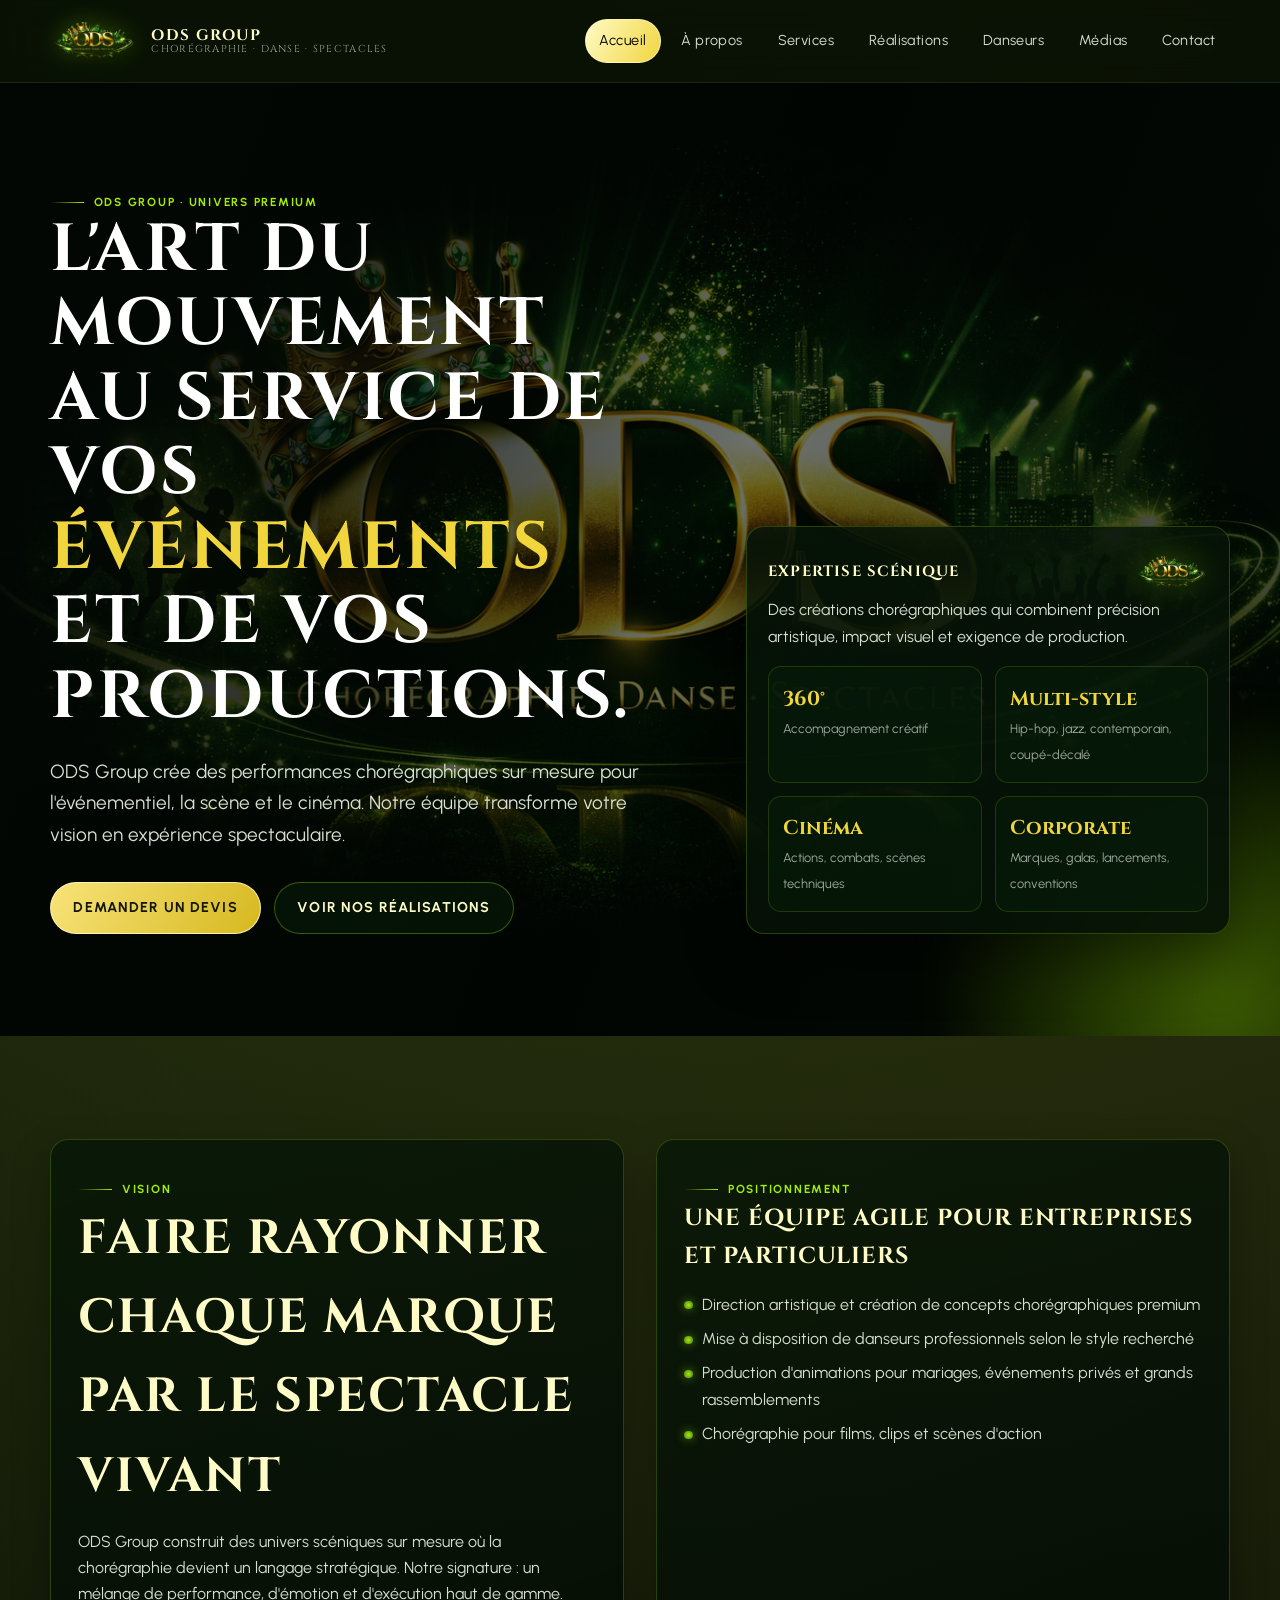
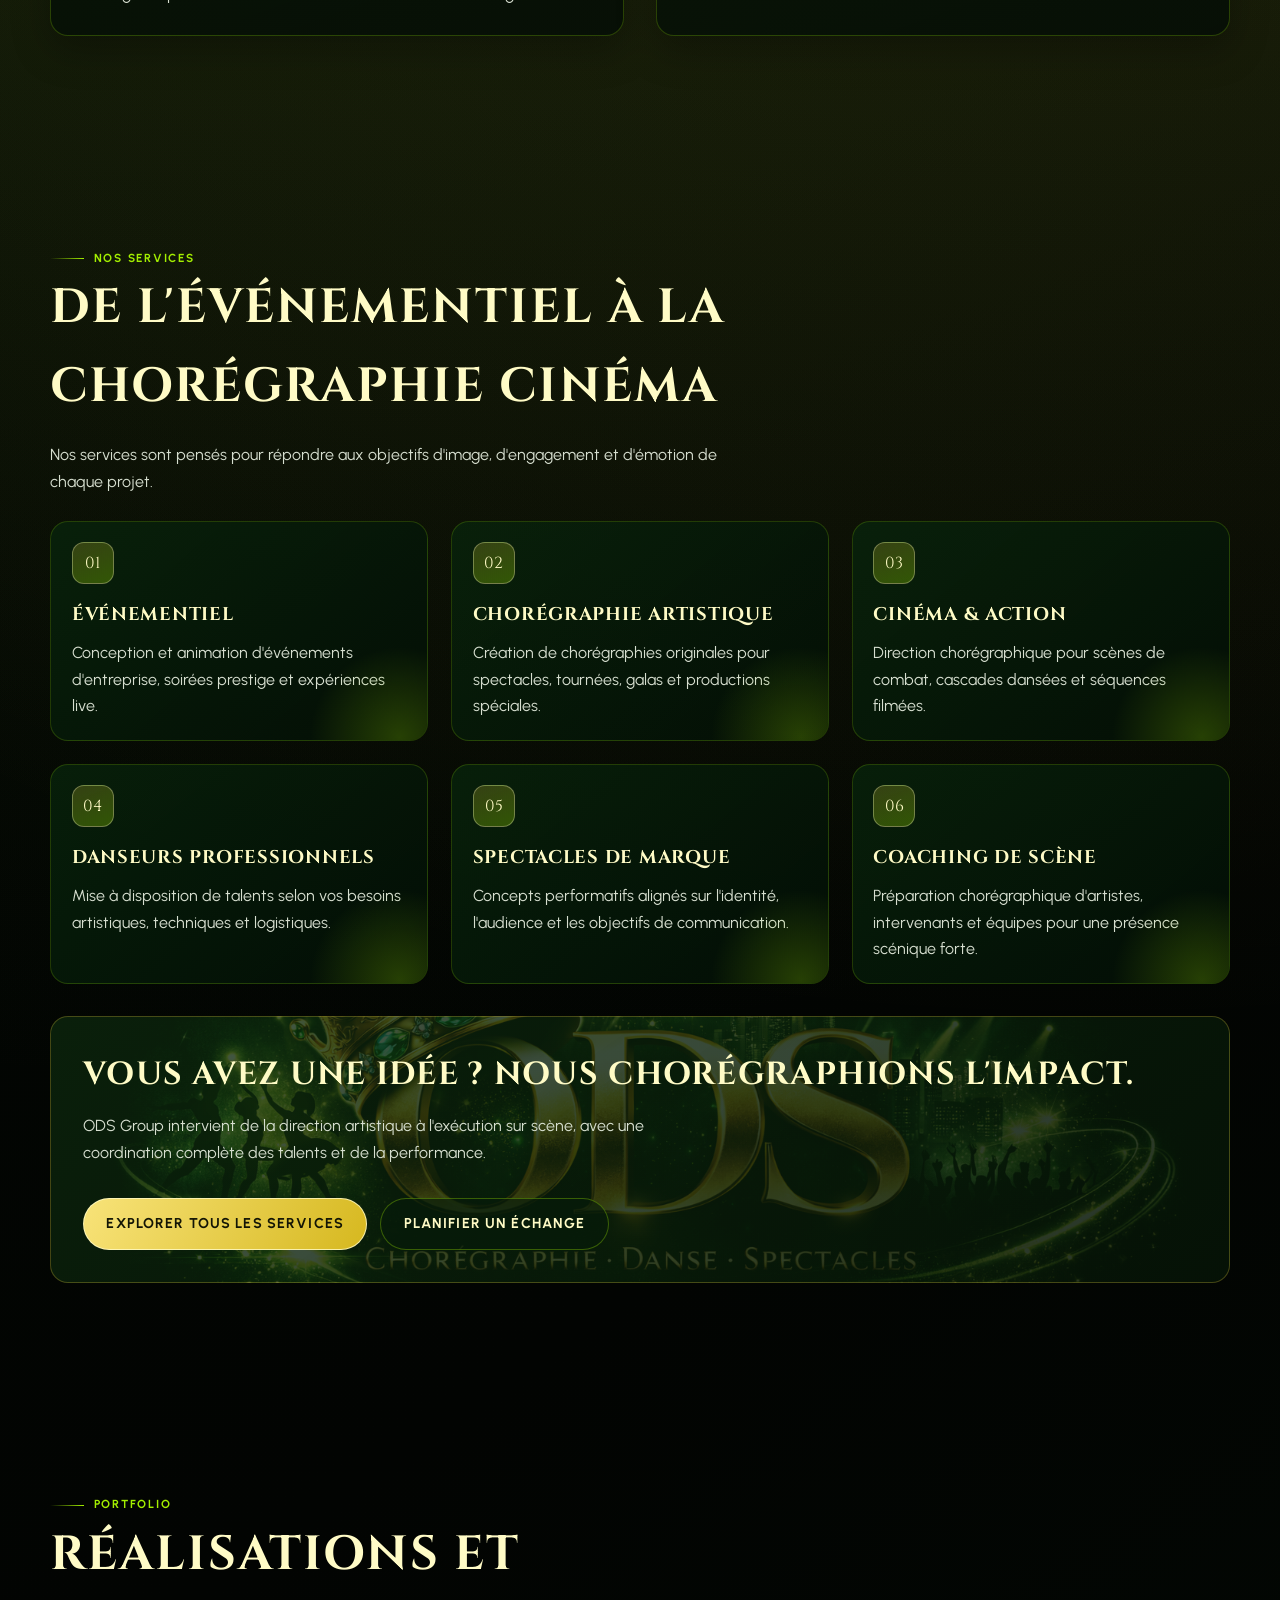
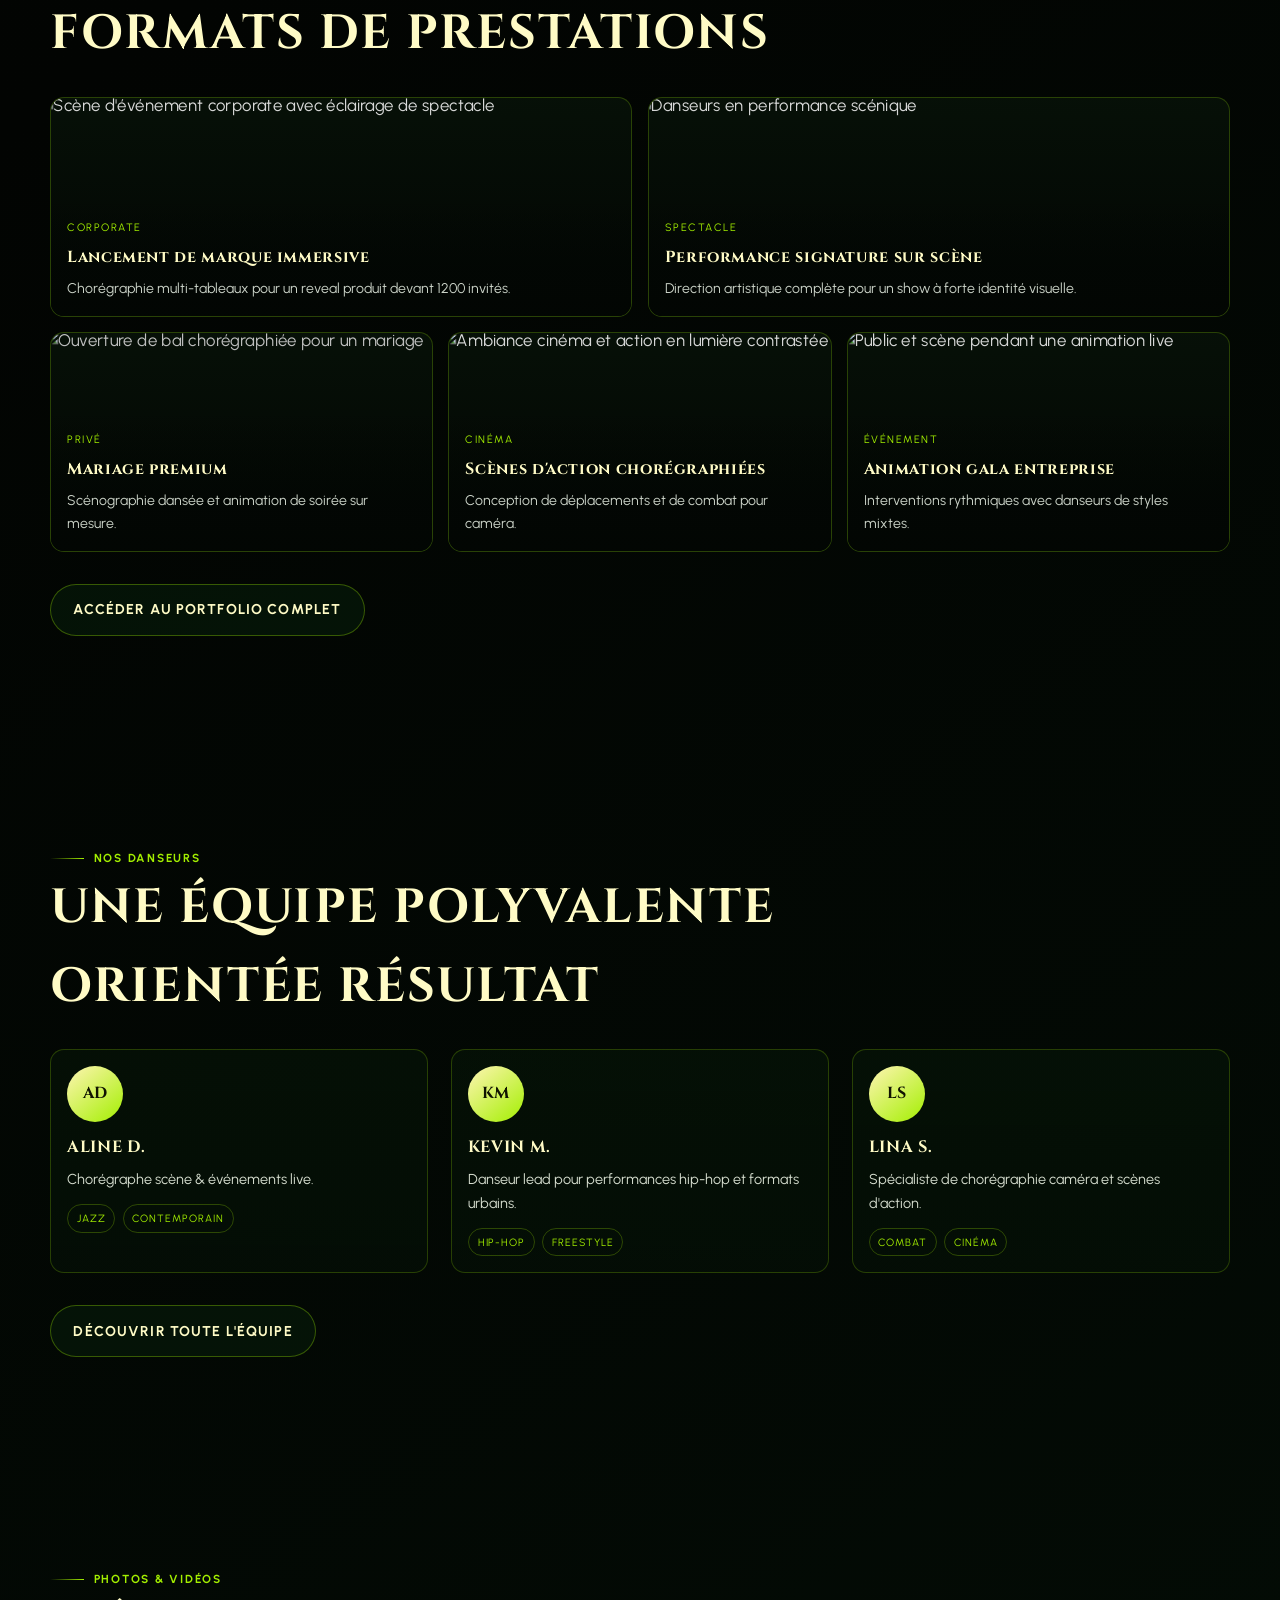
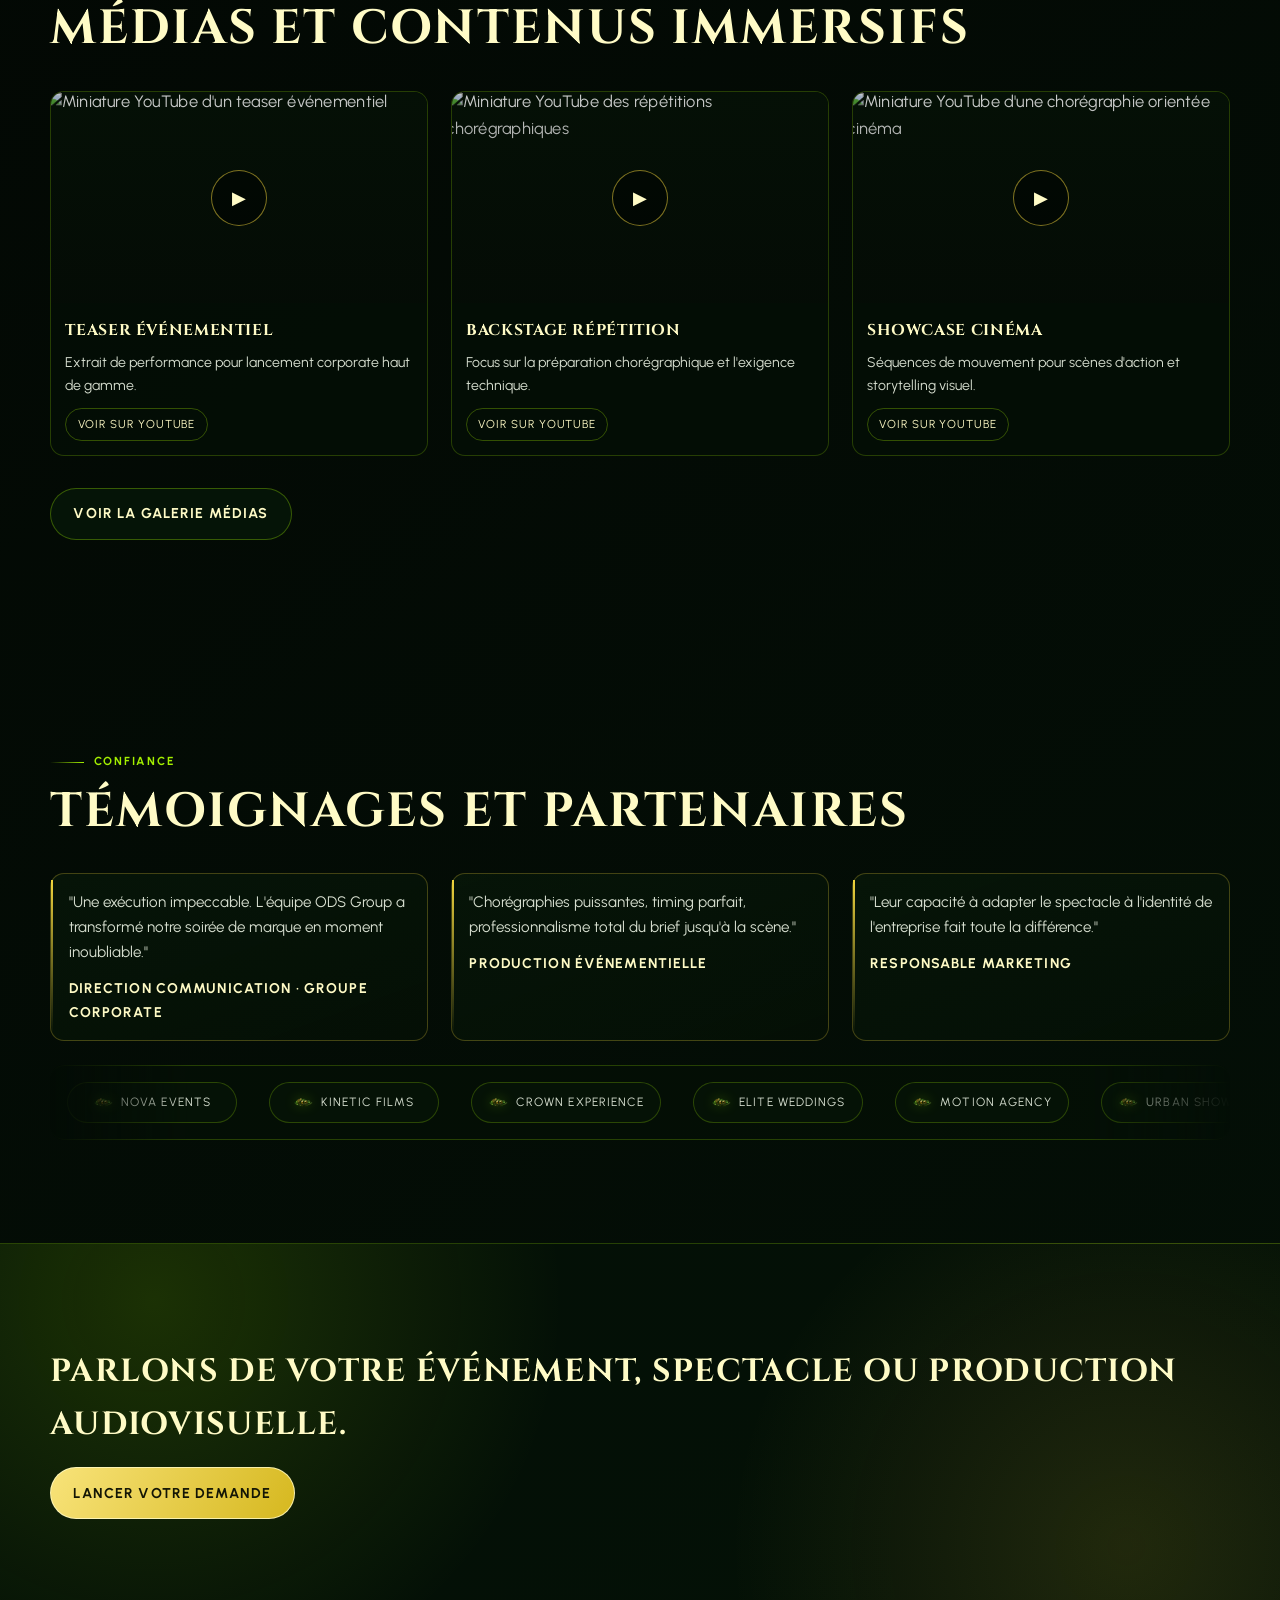
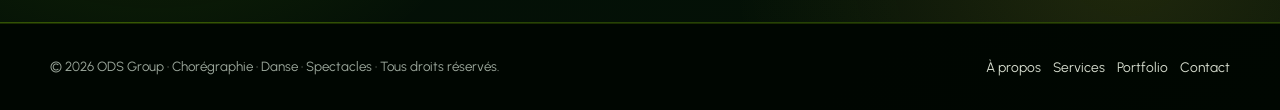
==== index.html @ b8bc04d4 "Initial commit: ODSV2 website" ====
<!doctype html>
<html lang="fr">
  <head>
    <meta charset="UTF-8" />
    <meta name="viewport" content="width=device-width, initial-scale=1.0" />
    <title>ODS Group | Chorégraphie, Danse, Spectacles</title>
    <meta
      name="description"
      content="ODS Group conçoit des spectacles premium, des chorégraphies artistiques et des animations événementielles pour entreprises et particuliers."
    />
    <meta
      name="keywords"
      content="ODS Group, chorégraphie, danseurs, événementiel, spectacles, cinéma, scènes d'action"
    />
    <link rel="icon" type="image/png" href="img/Image.png" />
    <link rel="stylesheet" href="assets/css/style.css" />
  </head>
  <body data-page="index">
    <a class="skip-link" href="#main-content">Aller au contenu principal</a>

    <header class="site-header">
      <div class="container nav-shell">
        <a class="brand" href="index.html" aria-label="Accueil ODS Group">
          <img class="brand-logo" src="img/Image.png" alt="Logo ODS Group" />
          <div class="brand-text">
            <strong>ODS Group</strong>
            <span>Chorégraphie · Danse · Spectacles</span>
          </div>
        </a>

        <button class="menu-toggle" type="button" aria-expanded="false" aria-label="Ouvrir le menu">
          <svg viewBox="0 0 24 24" fill="none" stroke="currentColor" stroke-width="1.8" stroke-linecap="round">
            <path d="M4 7h16M4 12h16M4 17h16" />
          </svg>
        </button>

        <nav class="nav-links" aria-label="Navigation principale">
          <a class="nav-link" data-page="index" href="index.html">Accueil</a>
          <a class="nav-link" data-page="about" href="a-propos.html">À propos</a>
          <a class="nav-link" data-page="services" href="services.html">Services</a>
          <a class="nav-link" data-page="portfolio" href="portfolio.html">Réalisations</a>
          <a class="nav-link" data-page="team" href="equipe.html">Danseurs</a>
          <a class="nav-link" data-page="media" href="medias.html">Médias</a>
          <a class="nav-link" data-page="contact" href="contact.html">Contact</a>
        </nav>
      </div>
    </header>

    <main id="main-content">
      <section class="hero">
        <div class="container hero-grid">
          <div class="reveal">
            <p class="kicker">ODS Group · Univers Premium</p>
            <h1>
              L'art du mouvement au service de vos
              <span class="highlight">événements</span> et de vos productions.
            </h1>
            <p class="lead">
              ODS Group crée des performances chorégraphiques sur mesure pour l'événementiel, la scène et le
              cinéma. Notre équipe transforme votre vision en expérience spectaculaire.
            </p>
            <div class="actions">
              <a class="btn btn-primary" href="contact.html">Demander un devis</a>
              <a class="btn btn-ghost" href="portfolio.html">Voir nos réalisations</a>
            </div>
          </div>

          <aside class="hero-card reveal" aria-label="Chiffres clés ODS Group">
            <div class="hero-card-header">
              <strong>Expertise scénique</strong>
              <img src="img/Image.png" alt="Monogramme ODS" />
            </div>
            <p>
              Des créations chorégraphiques qui combinent précision artistique, impact visuel et exigence de
              production.
            </p>
            <div class="hero-stats">
              <div class="hero-stat">
                <strong>360°</strong>
                <span>Accompagnement créatif</span>
              </div>
              <div class="hero-stat">
                <strong>Multi-style</strong>
                <span>Hip-hop, jazz, contemporain, coupé-décalé</span>
              </div>
              <div class="hero-stat">
                <strong>Cinéma</strong>
                <span>Actions, combats, scènes techniques</span>
              </div>
              <div class="hero-stat">
                <strong>Corporate</strong>
                <span>Marques, galas, lancements, conventions</span>
              </div>
            </div>
          </aside>
        </div>
      </section>

      <section class="section">
        <div class="container grid-two reveal">
          <article class="panel">
            <p class="kicker">Vision</p>
            <h2 class="section-title">Faire rayonner chaque marque par le spectacle vivant</h2>
            <p>
              ODS Group construit des univers scéniques sur mesure où la chorégraphie devient un langage stratégique.
              Notre signature : un mélange de performance, d'émotion et d'exécution haut de gamme.
            </p>
          </article>

          <article class="panel">
            <p class="kicker">Positionnement</p>
            <h3>Une équipe agile pour entreprises et particuliers</h3>
            <ul class="list">
              <li>Direction artistique et création de concepts chorégraphiques premium</li>
              <li>Mise à disposition de danseurs professionnels selon le style recherché</li>
              <li>Production d'animations pour mariages, événements privés et grands rassemblements</li>
              <li>Chorégraphie pour films, clips et scènes d'action</li>
            </ul>
          </article>
        </div>
      </section>

      <section class="section" aria-labelledby="services-home-title">
        <div class="container">
          <p class="kicker reveal">Nos Services</p>
          <h2 class="section-title reveal" id="services-home-title">De l'événementiel à la chorégraphie cinéma</h2>
          <p class="section-lead reveal">
            Nos services sont pensés pour répondre aux objectifs d'image, d'engagement et d'émotion de chaque projet.
          </p>

          <div class="grid-three" style="margin-top: 1.6rem">
            <article class="service-card reveal">
              <div class="icon">01</div>
              <h3>Événementiel</h3>
              <p>Conception et animation d'événements d'entreprise, soirées prestige et expériences live.</p>
            </article>
            <article class="service-card reveal">
              <div class="icon">02</div>
              <h3>Chorégraphie artistique</h3>
              <p>Création de chorégraphies originales pour spectacles, tournées, galas et productions spéciales.</p>
            </article>
            <article class="service-card reveal">
              <div class="icon">03</div>
              <h3>Cinéma & action</h3>
              <p>Direction chorégraphique pour scènes de combat, cascades dansées et séquences filmées.</p>
            </article>
            <article class="service-card reveal">
              <div class="icon">04</div>
              <h3>Danseurs professionnels</h3>
              <p>Mise à disposition de talents selon vos besoins artistiques, techniques et logistiques.</p>
            </article>
            <article class="service-card reveal">
              <div class="icon">05</div>
              <h3>Spectacles de marque</h3>
              <p>Concepts performatifs alignés sur l'identité, l'audience et les objectifs de communication.</p>
            </article>
            <article class="service-card reveal">
              <div class="icon">06</div>
              <h3>Coaching de scène</h3>
              <p>Préparation chorégraphique d'artistes, intervenants et équipes pour une présence scénique forte.</p>
            </article>
          </div>

          <div class="banner reveal">
            <h3>Vous avez une idée ? Nous chorégraphions l'impact.</h3>
            <p>
              ODS Group intervient de la direction artistique à l'exécution sur scène, avec une coordination complète
              des talents et de la performance.
            </p>
            <div class="actions">
              <a class="btn btn-primary" href="services.html">Explorer tous les services</a>
              <a class="btn btn-ghost" href="contact.html">Planifier un échange</a>
            </div>
          </div>
        </div>
      </section>

      <section class="section" aria-labelledby="works-title">
        <div class="container">
          <p class="kicker reveal">Portfolio</p>
          <h2 class="section-title reveal" id="works-title">Réalisations et formats de prestations</h2>
          <div class="portfolio-grid reveal">
            <article class="work-card span-6">
              <img
                class="work-card-media"
                src="https://images.unsplash.com/photo-1505373877841-8d25f7d46678?auto=format&amp;fit=crop&amp;w=1400&amp;q=80"
                alt="Scène d'événement corporate avec éclairage de spectacle"
                loading="lazy"
              />
              <div class="work-card-content">
                <span class="tag">Corporate</span>
                <h3>Lancement de marque immersive</h3>
                <p>Chorégraphie multi-tableaux pour un reveal produit devant 1200 invités.</p>
              </div>
            </article>
            <article class="work-card span-6">
              <img
                class="work-card-media"
                src="https://images.unsplash.com/photo-1718908721930-31120bc1beb5?auto=format&amp;fit=crop&amp;w=1400&amp;q=80"
                alt="Danseurs en performance scénique"
                loading="lazy"
              />
              <div class="work-card-content">
                <span class="tag">Spectacle</span>
                <h3>Performance signature sur scène</h3>
                <p>Direction artistique complète pour un show à forte identité visuelle.</p>
              </div>
            </article>
            <article class="work-card span-4">
              <img
                class="work-card-media"
                src="https://images.unsplash.com/photo-1639330693395-0944b5bef0c7?auto=format&amp;fit=crop&amp;w=1400&amp;q=80"
                alt="Ouverture de bal chorégraphiée pour un mariage"
                loading="lazy"
              />
              <div class="work-card-content">
                <span class="tag">Privé</span>
                <h3>Mariage premium</h3>
                <p>Scénographie dansée et animation de soirée sur mesure.</p>
              </div>
            </article>
            <article class="work-card span-4">
              <img
                class="work-card-media"
                src="https://images.unsplash.com/photo-1645808651017-c5e3018553c7?auto=format&amp;fit=crop&amp;w=1400&amp;q=80"
                alt="Ambiance cinéma et action en lumière contrastée"
                loading="lazy"
              />
              <div class="work-card-content">
                <span class="tag">Cinéma</span>
                <h3>Scènes d'action chorégraphiées</h3>
                <p>Conception de déplacements et de combat pour caméra.</p>
              </div>
            </article>
            <article class="work-card span-4">
              <img
                class="work-card-media"
                src="https://images.unsplash.com/photo-1544785316-6e58aed68a50?auto=format&amp;fit=crop&amp;w=1400&amp;q=80"
                alt="Public et scène pendant une animation live"
                loading="lazy"
              />
              <div class="work-card-content">
                <span class="tag">Événement</span>
                <h3>Animation gala entreprise</h3>
                <p>Interventions rythmiques avec danseurs de styles mixtes.</p>
              </div>
            </article>
          </div>
          <div class="actions reveal">
            <a class="btn btn-ghost" href="portfolio.html">Accéder au portfolio complet</a>
          </div>
        </div>
      </section>

      <section class="section" aria-labelledby="team-title">
        <div class="container">
          <p class="kicker reveal">Nos Danseurs</p>
          <h2 class="section-title reveal" id="team-title">Une équipe polyvalente orientée résultat</h2>
          <div class="grid-three team-grid reveal">
            <article class="person-card">
              <div class="avatar">AD</div>
              <div class="person-meta">
                <h3>Aline D.</h3>
                <p>Chorégraphe scène & événements live.</p>
                <div class="badge-row">
                  <span class="badge">Jazz</span>
                  <span class="badge">Contemporain</span>
                </div>
              </div>
            </article>
            <article class="person-card">
              <div class="avatar">KM</div>
              <div class="person-meta">
                <h3>Kevin M.</h3>
                <p>Danseur lead pour performances hip-hop et formats urbains.</p>
                <div class="badge-row">
                  <span class="badge">Hip-hop</span>
                  <span class="badge">Freestyle</span>
                </div>
              </div>
            </article>
            <article class="person-card">
              <div class="avatar">LS</div>
              <div class="person-meta">
                <h3>Lina S.</h3>
                <p>Spécialiste de chorégraphie caméra et scènes d'action.</p>
                <div class="badge-row">
                  <span class="badge">Combat</span>
                  <span class="badge">Cinéma</span>
                </div>
              </div>
            </article>
          </div>
          <div class="actions reveal">
            <a class="btn btn-ghost" href="equipe.html">Découvrir toute l'équipe</a>
          </div>
        </div>
      </section>

      <section class="section" aria-labelledby="media-title">
        <div class="container">
          <p class="kicker reveal">Photos & Vidéos</p>
          <h2 class="section-title reveal" id="media-title">Médias et contenus immersifs</h2>
          <div class="grid-three media-grid reveal">
            <article class="media-card">
              <a
                class="media-thumb"
                href="https://www.youtube.com/watch?v=zUbW0GsRT1k"
                target="_blank"
                rel="noopener noreferrer"
                aria-label="Voir le teaser événementiel sur YouTube"
              >
                <img
                  src="https://img.youtube.com/vi/zUbW0GsRT1k/hqdefault.jpg"
                  alt="Miniature YouTube d'un teaser événementiel"
                  loading="lazy"
                />
              </a>
              <div class="media-content">
                <h3>Teaser événementiel</h3>
                <p>Extrait de performance pour lancement corporate haut de gamme.</p>
                <a
                  class="media-link"
                  href="https://www.youtube.com/watch?v=zUbW0GsRT1k"
                  target="_blank"
                  rel="noopener noreferrer"
                  >Voir sur YouTube</a
                >
              </div>
            </article>
            <article class="media-card">
              <a
                class="media-thumb"
                href="https://www.youtube.com/watch?v=0nnG6yDX_UU"
                target="_blank"
                rel="noopener noreferrer"
                aria-label="Voir la vidéo backstage sur YouTube"
              >
                <img
                  src="https://img.youtube.com/vi/0nnG6yDX_UU/hqdefault.jpg"
                  alt="Miniature YouTube des répétitions chorégraphiques"
                  loading="lazy"
                />
              </a>
              <div class="media-content">
                <h3>Backstage répétition</h3>
                <p>Focus sur la préparation chorégraphique et l'exigence technique.</p>
                <a
                  class="media-link"
                  href="https://www.youtube.com/watch?v=0nnG6yDX_UU"
                  target="_blank"
                  rel="noopener noreferrer"
                  >Voir sur YouTube</a
                >
              </div>
            </article>
            <article class="media-card">
              <a
                class="media-thumb"
                href="https://www.youtube.com/watch?v=4aiwpFXbpso"
                target="_blank"
                rel="noopener noreferrer"
                aria-label="Voir le showcase cinéma sur YouTube"
              >
                <img
                  src="https://img.youtube.com/vi/4aiwpFXbpso/hqdefault.jpg"
                  alt="Miniature YouTube d'une chorégraphie orientée cinéma"
                  loading="lazy"
                />
              </a>
              <div class="media-content">
                <h3>Showcase cinéma</h3>
                <p>Séquences de mouvement pour scènes d'action et storytelling visuel.</p>
                <a
                  class="media-link"
                  href="https://www.youtube.com/watch?v=4aiwpFXbpso"
                  target="_blank"
                  rel="noopener noreferrer"
                  >Voir sur YouTube</a
                >
              </div>
            </article>
          </div>
          <div class="actions reveal">
            <a class="btn btn-ghost" href="medias.html">Voir la galerie médias</a>
          </div>
        </div>
      </section>

      <section class="section" aria-labelledby="testimonials-title">
        <div class="container">
          <p class="kicker reveal">Confiance</p>
          <h2 class="section-title reveal" id="testimonials-title">Témoignages et partenaires</h2>
          <div class="grid-three testimonial-grid reveal">
            <article class="testimonial-card quote">
              <p>
                "Une exécution impeccable. L'équipe ODS Group a transformé notre soirée de marque en moment
                inoubliable."
              </p>
              <strong>Direction communication · Groupe corporate</strong>
            </article>
            <article class="testimonial-card quote">
              <p>
                "Chorégraphies puissantes, timing parfait, professionnalisme total du brief jusqu'à la scène."
              </p>
              <strong>Production événementielle</strong>
            </article>
            <article class="testimonial-card quote">
              <p>
                "Leur capacité à adapter le spectacle à l'identité de l'entreprise fait toute la différence."
              </p>
              <strong>Responsable marketing</strong>
            </article>
          </div>

          <div class="logo-strip reveal" aria-label="Exemples de partenaires">
            <div class="logo-track">
              <span class="logo-pill"><img src="assets/media/partners/partner-ods-mark.png" alt="" />Nova Events</span>
              <span class="logo-pill"><img src="assets/media/partners/partner-ods-mark.png" alt="" />Kinetic Films</span>
              <span class="logo-pill"><img src="assets/media/partners/partner-ods-mark.png" alt="" />Crown Experience</span>
              <span class="logo-pill"><img src="assets/media/partners/partner-ods-mark.png" alt="" />Elite Weddings</span>
              <span class="logo-pill"><img src="assets/media/partners/partner-ods-mark.png" alt="" />Motion Agency</span>
              <span class="logo-pill"><img src="assets/media/partners/partner-ods-mark.png" alt="" />Urban Showcase</span>
              <span class="logo-pill"><img src="assets/media/partners/partner-ods-mark.png" alt="" />Nova Events</span>
              <span class="logo-pill"><img src="assets/media/partners/partner-ods-mark.png" alt="" />Kinetic Films</span>
              <span class="logo-pill"><img src="assets/media/partners/partner-ods-mark.png" alt="" />Crown Experience</span>
              <span class="logo-pill"><img src="assets/media/partners/partner-ods-mark.png" alt="" />Elite Weddings</span>
              <span class="logo-pill"><img src="assets/media/partners/partner-ods-mark.png" alt="" />Motion Agency</span>
              <span class="logo-pill"><img src="assets/media/partners/partner-ods-mark.png" alt="" />Urban Showcase</span>
            </div>
          </div>
        </div>
      </section>

      <section class="section cta-section">
        <div class="container cta-wrap reveal">
          <h2>Parlons de votre événement, spectacle ou production audiovisuelle.</h2>
          <a class="btn btn-primary" href="contact.html">Lancer votre demande</a>
        </div>
      </section>
    </main>

    <footer class="footer">
      <div class="container footer-shell">
        <small>© 2026 ODS Group · Chorégraphie · Danse · Spectacles · Tous droits réservés.</small>
        <nav class="footer-nav" aria-label="Liens secondaires">
          <a href="a-propos.html">À propos</a>
          <a href="services.html">Services</a>
          <a href="portfolio.html">Portfolio</a>
          <a href="contact.html">Contact</a>
        </nav>
      </div>
    </footer>

    <script src="assets/js/main.js" defer></script>
  </body>
</html>
---- assets/css/style.css ----
@import url('https://fonts.googleapis.com/css2?family=Cinzel:wght@500;600;700;800&family=Urbanist:wght@400;500;600;700;800&display=swap');

:root {
  --bg-deep: #020402;
  --bg-night: #082f0b;
  --bg-panel: rgba(2, 14, 4, 0.8);
  --bg-panel-soft: rgba(8, 30, 11, 0.64);
  --emerald: #487620;
  --lime: #a3ef00;
  --gold: #f1d53d;
  --gold-soft: #fffbc6;
  --white: #ffffff;
  --text-soft: #d7dfd0;
  --text-muted: #9ca99d;
  --line: rgba(163, 239, 0, 0.22);
  --line-gold: rgba(241, 213, 61, 0.26);
  --shadow-glow: 0 0 24px rgba(163, 239, 0, 0.22);
  --shadow-depth: 0 22px 60px rgba(0, 0, 0, 0.45);
  --max-width: 1180px;
  --radius-card: 18px;
  --radius-button: 999px;
  --header-height: 82px;
}

* {
  box-sizing: border-box;
}

html {
  scroll-behavior: smooth;
}

body {
  margin: 0;
  font-family: "Urbanist", "Segoe UI", sans-serif;
  background:
    radial-gradient(circle at 10% -10%, rgba(72, 118, 32, 0.35), transparent 46%),
    radial-gradient(circle at 85% 0%, rgba(241, 213, 61, 0.18), transparent 40%),
    linear-gradient(145deg, #030903 0%, #020402 45%, #041007 100%);
  color: var(--white);
  line-height: 1.65;
  min-height: 100vh;
  overflow-x: hidden;
}

body::before {
  content: "";
  position: fixed;
  inset: 0;
  background-image:
    linear-gradient(transparent 96%, rgba(255, 255, 255, 0.015) 100%),
    linear-gradient(90deg, transparent 96%, rgba(255, 255, 255, 0.015) 100%);
  background-size: 4px 4px, 4px 4px;
  opacity: 0.38;
  pointer-events: none;
  z-index: -2;
}

img {
  max-width: 100%;
  display: block;
}

a {
  color: inherit;
  text-decoration: none;
}

p {
  color: var(--text-soft);
  margin: 0;
}

h1,
h2,
h3,
h4 {
  margin: 0;
  font-family: "Cinzel", Georgia, serif;
  letter-spacing: 0.04em;
}

.container {
  width: min(100% - 3rem, var(--max-width));
  margin-inline: auto;
}

.section {
  padding: clamp(3.8rem, 8vw, 7rem) 0;
  position: relative;
}

.section-title {
  font-size: clamp(1.7rem, 4vw, 3rem);
  text-transform: uppercase;
  color: var(--gold-soft);
  text-wrap: balance;
}

.section-lead {
  margin-top: 1rem;
  max-width: 68ch;
  color: var(--text-soft);
}

.kicker {
  display: inline-flex;
  align-items: center;
  gap: 0.6rem;
  text-transform: uppercase;
  letter-spacing: 0.15em;
  font-size: 0.73rem;
  font-weight: 700;
  color: var(--lime);
}

.kicker::before {
  content: "";
  width: 34px;
  height: 1px;
  background: linear-gradient(90deg, transparent, var(--lime));
}

.site-header {
  position: sticky;
  top: 0;
  z-index: 80;
  backdrop-filter: blur(12px);
  background: rgba(2, 9, 3, 0.82);
  border-bottom: 1px solid rgba(163, 239, 0, 0.11);
}

.site-header.scrolled {
  background: rgba(2, 8, 3, 0.93);
  border-color: rgba(241, 213, 61, 0.2);
}

.nav-shell {
  height: var(--header-height);
  display: flex;
  align-items: center;
  justify-content: space-between;
  gap: 2rem;
}

.brand {
  display: inline-flex;
  align-items: center;
  gap: 0.9rem;
  min-width: 0;
}

.brand-logo {
  height: 58px;
  width: auto;
  filter: drop-shadow(0 0 12px rgba(163, 239, 0, 0.4));
}

.brand-text {
  display: grid;
  gap: 0.1rem;
  font-family: "Cinzel", serif;
  text-transform: uppercase;
  letter-spacing: 0.08em;
  line-height: 1;
}

.brand-text strong {
  font-size: 0.95rem;
  color: var(--gold-soft);
}

.brand-text span {
  font-size: 0.63rem;
  color: var(--text-muted);
}

.nav-links {
  display: flex;
  align-items: center;
  gap: 0.35rem;
}

.nav-link {
  font-size: 0.9rem;
  letter-spacing: 0.03em;
  color: var(--text-soft);
  padding: 0.6rem 0.85rem;
  border-radius: 999px;
  border: 1px solid transparent;
  transition: color 0.2s ease, border-color 0.2s ease, background 0.2s ease;
}

.nav-link:hover,
.nav-link:focus-visible {
  color: var(--gold-soft);
  border-color: rgba(163, 239, 0, 0.26);
  background: rgba(72, 118, 32, 0.24);
}

.nav-link.active {
  color: var(--bg-deep);
  background: linear-gradient(120deg, var(--gold-soft), var(--gold));
  border-color: rgba(255, 251, 198, 0.65);
}

.menu-toggle {
  display: none;
  width: 44px;
  aspect-ratio: 1;
  border-radius: 50%;
  border: 1px solid var(--line);
  background: rgba(7, 25, 9, 0.66);
  color: var(--gold-soft);
  cursor: pointer;
}

.menu-toggle svg {
  width: 20px;
  height: 20px;
}

.hero {
  position: relative;
  min-height: calc(100vh - var(--header-height));
  display: grid;
  align-items: center;
  padding: clamp(3rem, 8vw, 7rem) 0;
  overflow: clip;
}

.hero::before {
  content: "";
  position: absolute;
  inset: 0;
  background:
    linear-gradient(110deg, rgba(2, 7, 3, 0.95) 15%, rgba(2, 9, 3, 0.58) 54%, rgba(3, 11, 4, 0.8) 100%),
    url("../../img/ODS.png") center/cover no-repeat;
  transform: scale(1.03);
}

.hero::after {
  content: "";
  position: absolute;
  inset: auto -18% -26% auto;
  width: clamp(260px, 45vw, 680px);
  aspect-ratio: 1;
  border-radius: 50%;
  background: radial-gradient(circle, rgba(163, 239, 0, 0.36) 0%, rgba(163, 239, 0, 0) 72%);
  filter: blur(22px);
  animation: pulse 7s ease-in-out infinite;
}

.hero-grid {
  position: relative;
  display: grid;
  grid-template-columns: 1.2fr 0.9fr;
  gap: clamp(1.6rem, 4vw, 3.4rem);
  z-index: 2;
}

.hero h1 {
  font-size: clamp(2rem, 5.2vw, 4.5rem);
  line-height: 1.12;
  text-transform: uppercase;
  text-wrap: balance;
  max-width: 14ch;
}

.hero h1 .highlight {
  color: var(--gold);
}

.hero .lead {
  margin-top: 1.35rem;
  max-width: 56ch;
  font-size: clamp(1rem, 1.9vw, 1.19rem);
}

.actions {
  margin-top: 2rem;
  display: flex;
  flex-wrap: wrap;
  gap: 0.8rem;
}

.btn {
  --btn-bg: rgba(14, 34, 15, 0.9);
  --btn-border: rgba(241, 213, 61, 0.4);
  display: inline-flex;
  align-items: center;
  justify-content: center;
  gap: 0.5rem;
  border-radius: var(--radius-button);
  border: 1px solid var(--btn-border);
  padding: 0.82rem 1.4rem;
  font-size: 0.89rem;
  text-transform: uppercase;
  letter-spacing: 0.08em;
  font-weight: 700;
  color: var(--gold-soft);
  background: var(--btn-bg);
  cursor: pointer;
  transition: transform 0.2s ease, box-shadow 0.25s ease, background 0.25s ease, color 0.2s ease;
}

.btn:hover,
.btn:focus-visible {
  transform: translateY(-2px);
  box-shadow: var(--shadow-glow);
}

.btn-primary {
  --btn-bg: linear-gradient(120deg, #f8e379, #d6b81f);
  --btn-border: rgba(255, 251, 198, 0.8);
  color: #131505;
}

.btn-primary:hover,
.btn-primary:focus-visible {
  background: linear-gradient(120deg, #fff0a6, #e6cf3b);
}

.btn-ghost {
  --btn-bg: rgba(7, 27, 10, 0.64);
  --btn-border: rgba(163, 239, 0, 0.32);
}

.hero-card {
  align-self: end;
  background: linear-gradient(160deg, rgba(7, 21, 8, 0.84), rgba(5, 16, 6, 0.9));
  border: 1px solid var(--line);
  border-radius: var(--radius-card);
  padding: 1.3rem;
  box-shadow: var(--shadow-depth);
}

.hero-card-header {
  display: flex;
  justify-content: space-between;
  align-items: center;
  gap: 1rem;
}

.hero-card-header img {
  width: 74px;
  filter: drop-shadow(0 0 15px rgba(163, 239, 0, 0.48));
}

.hero-card-header strong {
  color: var(--gold-soft);
  font-size: 0.93rem;
  font-family: "Cinzel", serif;
  text-transform: uppercase;
  letter-spacing: 0.08em;
}

.hero-stats {
  margin-top: 1rem;
  display: grid;
  grid-template-columns: repeat(2, minmax(0, 1fr));
  gap: 0.8rem;
}

.hero-stat {
  padding: 0.9rem;
  border-radius: 13px;
  background: rgba(7, 29, 10, 0.52);
  border: 1px solid rgba(163, 239, 0, 0.16);
}

.hero-stat strong {
  display: block;
  color: var(--gold);
  font-family: "Cinzel", serif;
  font-size: 1.25rem;
}

.hero-stat span {
  font-size: 0.8rem;
  color: var(--text-muted);
}

.grid-two {
  display: grid;
  grid-template-columns: repeat(2, minmax(0, 1fr));
  gap: clamp(1rem, 3vw, 2rem);
}

.grid-three {
  display: grid;
  grid-template-columns: repeat(3, minmax(0, 1fr));
  gap: clamp(1rem, 2.4vw, 1.4rem);
}

.panel {
  border-radius: var(--radius-card);
  border: 1px solid var(--line);
  background: linear-gradient(160deg, rgba(4, 20, 7, 0.72), rgba(4, 13, 6, 0.82));
  padding: clamp(1.2rem, 3vw, 1.7rem);
  box-shadow: 0 14px 38px rgba(0, 0, 0, 0.28);
}

.panel h3 {
  font-size: clamp(1.1rem, 2.4vw, 1.45rem);
  color: var(--gold-soft);
  text-transform: uppercase;
}

.panel p {
  margin-top: 0.8rem;
}

.list {
  list-style: none;
  margin: 1rem 0 0;
  padding: 0;
  display: grid;
  gap: 0.5rem;
}

.list li {
  position: relative;
  padding-left: 1.1rem;
  color: var(--text-soft);
}

.list li::before {
  content: "";
  position: absolute;
  left: 0;
  top: 0.6em;
  width: 0.52rem;
  height: 0.52rem;
  border-radius: 50%;
  background: radial-gradient(circle, var(--lime), var(--emerald));
  box-shadow: 0 0 10px rgba(163, 239, 0, 0.5);
}

.service-card {
  position: relative;
  overflow: hidden;
  border-radius: var(--radius-card);
  background: linear-gradient(140deg, rgba(8, 37, 12, 0.78), rgba(3, 15, 6, 0.86));
  border: 1px solid rgba(163, 239, 0, 0.19);
  padding: 1.3rem;
  transition: transform 0.3s ease, border-color 0.3s ease, box-shadow 0.3s ease;
}

.service-card::after {
  content: "";
  position: absolute;
  inset: auto -18% -42% auto;
  width: 190px;
  aspect-ratio: 1;
  border-radius: 50%;
  background: radial-gradient(circle, rgba(163, 239, 0, 0.22), transparent 67%);
  pointer-events: none;
}

.service-card:hover,
.service-card:focus-within {
  transform: translateY(-5px);
  border-color: rgba(241, 213, 61, 0.42);
  box-shadow: 0 20px 36px rgba(0, 0, 0, 0.35), 0 0 0 1px rgba(241, 213, 61, 0.15) inset;
}

.service-card .icon {
  width: 42px;
  height: 42px;
  border-radius: 12px;
  display: grid;
  place-items: center;
  font-family: "Cinzel", serif;
  font-size: 1rem;
  background: linear-gradient(160deg, rgba(241, 213, 61, 0.2), rgba(163, 239, 0, 0.28));
  border: 1px solid rgba(255, 251, 198, 0.32);
  color: var(--gold-soft);
}

.service-card h3 {
  margin-top: 0.95rem;
  color: var(--gold-soft);
  font-size: 1.15rem;
  text-transform: uppercase;
}

.service-card p {
  margin-top: 0.65rem;
}

.banner {
  border-radius: var(--radius-card);
  margin-top: 2rem;
  padding: clamp(1.4rem, 3vw, 2rem);
  border: 1px solid var(--line-gold);
  background:
    linear-gradient(145deg, rgba(13, 41, 14, 0.76), rgba(6, 20, 7, 0.88)),
    url("../../img/ODS.png") center/cover no-repeat;
}

.banner h3 {
  font-size: clamp(1.3rem, 2.8vw, 2rem);
  text-transform: uppercase;
  color: var(--gold-soft);
}

.banner p {
  margin-top: 0.7rem;
  max-width: 60ch;
}

.portfolio-grid {
  margin-top: 1.5rem;
  display: grid;
  grid-template-columns: repeat(12, minmax(0, 1fr));
  gap: 0.95rem;
}

.work-card {
  position: relative;
  min-height: 220px;
  border-radius: 14px;
  overflow: hidden;
  border: 1px solid var(--line);
  background: #071108;
  display: grid;
  align-items: end;
}

.work-card::before {
  content: "";
  position: absolute;
  inset: 0;
  z-index: 1;
  pointer-events: none;
  background: linear-gradient(180deg, rgba(2, 8, 3, 0.12), rgba(2, 4, 2, 0.9));
}

.work-card-media {
  position: absolute;
  inset: 0;
  width: 100%;
  height: 100%;
  object-fit: cover;
  transform: scale(1.05);
  transition: transform 0.5s ease, filter 0.5s ease;
}

.work-card:nth-child(2) .work-card-media,
.work-card:nth-child(5) .work-card-media {
  filter: saturate(1.1) contrast(1.04);
}

.work-card:nth-child(3) .work-card-media,
.work-card:nth-child(6) .work-card-media {
  filter: brightness(0.88) saturate(0.95);
}

.work-card:hover .work-card-media {
  transform: scale(1.14);
}

.work-card-content {
  position: relative;
  z-index: 2;
  padding: 1rem;
  background: linear-gradient(180deg, transparent, rgba(2, 6, 3, 0.95));
}

.work-card .tag {
  display: inline-block;
  font-size: 0.67rem;
  text-transform: uppercase;
  letter-spacing: 0.14em;
  color: var(--lime);
  margin-bottom: 0.45rem;
}

.work-card h3 {
  font-size: 1rem;
  color: var(--gold-soft);
}

.work-card p {
  margin-top: 0.4rem;
  font-size: 0.88rem;
  color: #ccd4c9;
}

.span-4 {
  grid-column: span 4;
}

.span-5 {
  grid-column: span 5;
}

.span-6 {
  grid-column: span 6;
}

.team-grid,
.media-grid,
.contact-grid,
.testimonial-grid,
.value-grid {
  margin-top: 1.4rem;
}

.person-card {
  border-radius: 14px;
  border: 1px solid var(--line);
  background: linear-gradient(180deg, rgba(6, 19, 7, 0.72), rgba(4, 14, 6, 0.9));
  padding: 1rem;
  transition: transform 0.3s ease, border-color 0.3s ease;
}

.person-card:hover {
  transform: translateY(-4px);
  border-color: rgba(241, 213, 61, 0.36);
}

.avatar {
  width: 56px;
  height: 56px;
  border-radius: 50%;
  display: grid;
  place-items: center;
  font-family: "Cinzel", serif;
  color: #101301;
  background: linear-gradient(140deg, #fff5b4, #a3ef00);
  font-weight: 700;
}

.person-meta {
  margin-top: 0.8rem;
}

.person-meta h3 {
  font-size: 1.02rem;
  color: var(--gold-soft);
  text-transform: uppercase;
}

.person-meta p {
  margin-top: 0.4rem;
  font-size: 0.9rem;
}

.badge-row {
  margin-top: 0.8rem;
  display: flex;
  flex-wrap: wrap;
  gap: 0.45rem;
}

.badge {
  border: 1px solid rgba(163, 239, 0, 0.26);
  color: var(--lime);
  font-size: 0.66rem;
  padding: 0.28rem 0.55rem;
  border-radius: 999px;
  text-transform: uppercase;
  letter-spacing: 0.09em;
}

.media-card {
  border-radius: 14px;
  border: 1px solid var(--line);
  overflow: hidden;
  background: rgba(4, 14, 6, 0.9);
}

.media-thumb {
  position: relative;
  aspect-ratio: 16 / 9;
  display: block;
  overflow: hidden;
  background: #051106;
}

.media-thumb img {
  width: 100%;
  height: 100%;
  object-fit: cover;
  transform: scale(1.03);
  transition: transform 0.45s ease;
}

.media-card:hover .media-thumb img {
  transform: scale(1.09);
}

.media-thumb::before {
  content: "";
  position: absolute;
  inset: 0;
  z-index: 1;
  background: linear-gradient(180deg, rgba(4, 12, 6, 0.2), rgba(4, 10, 5, 0.78));
}

.media-thumb::after {
  content: "▶";
  position: absolute;
  inset: 0;
  z-index: 2;
  margin: auto;
  width: 54px;
  height: 54px;
  border-radius: 50%;
  background: rgba(2, 7, 3, 0.78);
  border: 1px solid rgba(241, 213, 61, 0.52);
  display: grid;
  place-items: center;
  color: var(--gold-soft);
  font-size: 1.1rem;
}

.media-content {
  padding: 0.9rem;
}

.media-content h3 {
  font-size: 0.98rem;
  color: var(--gold-soft);
  text-transform: uppercase;
}

.media-content p {
  margin-top: 0.45rem;
  font-size: 0.88rem;
}

.media-link {
  margin-top: 0.7rem;
  display: inline-flex;
  align-items: center;
  gap: 0.4rem;
  border: 1px solid rgba(163, 239, 0, 0.3);
  border-radius: 999px;
  padding: 0.35rem 0.7rem;
  font-size: 0.72rem;
  text-transform: uppercase;
  letter-spacing: 0.08em;
  color: var(--gold-soft);
}

.media-link:hover {
  border-color: rgba(241, 213, 61, 0.55);
  background: rgba(72, 118, 32, 0.3);
}

.testimonial-card {
  border-radius: 14px;
  border: 1px solid var(--line-gold);
  background: linear-gradient(160deg, rgba(8, 24, 9, 0.75), rgba(5, 16, 6, 0.86));
  padding: 1rem;
}

.testimonial-card p {
  font-size: 0.95rem;
}

.testimonial-card strong {
  display: block;
  margin-top: 0.75rem;
  font-size: 0.88rem;
  color: var(--gold-soft);
  text-transform: uppercase;
  letter-spacing: 0.08em;
}

.quote {
  position: relative;
  padding-left: 1.1rem;
}

.quote::before {
  content: "";
  position: absolute;
  left: 0;
  top: 0.35rem;
  bottom: 0.35rem;
  width: 2px;
  background: linear-gradient(var(--gold), transparent);
}

.logo-strip {
  margin-top: 1.5rem;
  border-radius: 14px;
  border: 1px solid var(--line);
  background: rgba(5, 17, 7, 0.7);
  overflow: hidden;
  mask-image: linear-gradient(90deg, transparent, #000 12%, #000 88%, transparent);
}

.logo-track {
  display: flex;
  gap: 2rem;
  padding: 1rem;
  animation: marquee 18s linear infinite;
}

.logo-pill {
  flex: 0 0 auto;
  min-width: 170px;
  display: inline-flex;
  align-items: center;
  justify-content: center;
  gap: 0.5rem;
  text-align: center;
  border: 1px solid rgba(163, 239, 0, 0.24);
  border-radius: 999px;
  padding: 0.6rem 1rem;
  font-size: 0.75rem;
  text-transform: uppercase;
  letter-spacing: 0.09em;
  color: var(--text-soft);
  background: rgba(6, 20, 7, 0.86);
}

.logo-pill img {
  width: 20px;
  height: 20px;
  object-fit: contain;
  filter: drop-shadow(0 0 6px rgba(163, 239, 0, 0.4));
}

.contact-grid {
  display: grid;
  grid-template-columns: 1fr 0.92fr;
  gap: clamp(1rem, 3vw, 2rem);
}

form {
  display: grid;
  gap: 0.9rem;
}

label {
  font-size: 0.8rem;
  letter-spacing: 0.08em;
  text-transform: uppercase;
  color: var(--gold-soft);
}

input,
select,
textarea {
  width: 100%;
  border-radius: 10px;
  border: 1px solid rgba(163, 239, 0, 0.24);
  background: rgba(3, 11, 4, 0.82);
  color: var(--white);
  padding: 0.75rem 0.85rem;
  font: inherit;
}

input:focus,
select:focus,
textarea:focus {
  outline: 2px solid rgba(241, 213, 61, 0.26);
  outline-offset: 1px;
  border-color: rgba(241, 213, 61, 0.45);
}

textarea {
  min-height: 150px;
  resize: vertical;
}

.form-status {
  font-size: 0.9rem;
  color: var(--lime);
  min-height: 1.3rem;
}

.contact-card h3 {
  color: var(--gold-soft);
  text-transform: uppercase;
  font-size: 1rem;
}

.contact-list {
  list-style: none;
  padding: 0;
  margin: 0.9rem 0 0;
  display: grid;
  gap: 0.6rem;
}

.contact-list li {
  display: flex;
  align-items: baseline;
  gap: 0.5rem;
}

.contact-list span {
  color: var(--text-muted);
  min-width: 74px;
}

.social-row {
  margin-top: 1.1rem;
  display: flex;
  gap: 0.6rem;
  flex-wrap: wrap;
}

.social-row a {
  border-radius: 999px;
  border: 1px solid var(--line);
  padding: 0.45rem 0.8rem;
  font-size: 0.75rem;
  text-transform: uppercase;
  letter-spacing: 0.08em;
  color: var(--gold-soft);
}

.social-row a:hover {
  border-color: rgba(241, 213, 61, 0.42);
  background: rgba(72, 118, 32, 0.32);
}

.page-hero {
  padding-top: clamp(2.6rem, 6vw, 5.2rem);
  padding-bottom: clamp(2.6rem, 7vw, 5rem);
  background:
    linear-gradient(130deg, rgba(2, 6, 3, 0.9), rgba(2, 11, 4, 0.75)),
    url("../../img/ODS.png") center/cover no-repeat;
  border-bottom: 1px solid rgba(163, 239, 0, 0.17);
}

.page-hero h1 {
  font-size: clamp(1.9rem, 4.5vw, 3.8rem);
  text-transform: uppercase;
  max-width: 16ch;
  color: var(--gold-soft);
}

.page-hero p {
  margin-top: 1rem;
  max-width: 62ch;
}

.timeline {
  margin-top: 1.5rem;
  display: grid;
  gap: 0.95rem;
}

.timeline-item {
  border-radius: 14px;
  border: 1px solid var(--line);
  padding: 1rem;
  background: rgba(4, 16, 6, 0.8);
  display: grid;
  grid-template-columns: 120px 1fr;
  gap: 0.8rem;
}

.timeline-item strong {
  color: var(--gold);
  font-family: "Cinzel", serif;
  font-size: 0.95rem;
}

.cta-section {
  border-top: 1px solid var(--line);
  border-bottom: 1px solid var(--line);
  background:
    radial-gradient(circle at 12% 15%, rgba(163, 239, 0, 0.15), transparent 35%),
    radial-gradient(circle at 88% 80%, rgba(241, 213, 61, 0.12), transparent 34%),
    rgba(5, 18, 7, 0.72);
}

.cta-wrap {
  display: flex;
  justify-content: space-between;
  align-items: center;
  gap: 1rem;
  flex-wrap: wrap;
}

.cta-wrap h2 {
  font-size: clamp(1.25rem, 3vw, 2rem);
  text-transform: uppercase;
  color: var(--gold-soft);
}

.footer {
  border-top: 1px solid rgba(163, 239, 0, 0.16);
  padding: 2rem 0;
  background: rgba(1, 6, 2, 0.88);
}

.footer-shell {
  display: grid;
  grid-template-columns: 1fr auto;
  gap: 1rem;
  align-items: center;
}

.footer small {
  color: var(--text-muted);
}

.footer-nav {
  display: flex;
  gap: 0.75rem;
  flex-wrap: wrap;
}

.footer-nav a {
  color: var(--text-soft);
  font-size: 0.86rem;
}

.footer-nav a:hover {
  color: var(--gold-soft);
}

.reveal {
  opacity: 0;
  transform: translateY(20px);
  transition: opacity 0.55s ease, transform 0.55s ease;
}

.reveal.is-visible {
  opacity: 1;
  transform: translateY(0);
}

.skip-link {
  position: absolute;
  left: -9999px;
  top: 0;
  background: var(--gold-soft);
  color: #111;
  padding: 0.7rem 1rem;
  z-index: 999;
}

.skip-link:focus {
  left: 0.9rem;
  top: 0.9rem;
}

@keyframes pulse {
  0%,
  100% {
    transform: scale(1);
    opacity: 0.7;
  }
  50% {
    transform: scale(1.08);
    opacity: 1;
  }
}

@keyframes marquee {
  from {
    transform: translateX(0);
  }
  to {
    transform: translateX(calc(-50% - 1rem));
  }
}

@media (max-width: 1080px) {
  .hero-grid,
  .contact-grid {
    grid-template-columns: 1fr;
  }

  .hero-card {
    max-width: 520px;
  }

  .grid-three {
    grid-template-columns: repeat(2, minmax(0, 1fr));
  }

  .span-4,
  .span-5,
  .span-6 {
    grid-column: span 6;
  }
}

@media (max-width: 920px) {
  .menu-toggle {
    display: grid;
    place-items: center;
  }

  .nav-links {
    position: fixed;
    inset: var(--header-height) 0 auto 0;
    background: rgba(2, 8, 3, 0.97);
    border-bottom: 1px solid rgba(163, 239, 0, 0.2);
    flex-direction: column;
    align-items: stretch;
    gap: 0;
    transform: translateY(-115%);
    transition: transform 0.28s ease;
    padding: 0.7rem 1rem 1rem;
    z-index: 85;
  }

  .nav-links.open {
    transform: translateY(0);
  }

  .nav-link {
    border-radius: 10px;
    padding: 0.75rem 0.8rem;
  }

  .hero {
    min-height: auto;
  }

  .grid-two,
  .grid-three,
  .contact-grid {
    grid-template-columns: 1fr;
  }

  .portfolio-grid {
    grid-template-columns: 1fr;
  }

  .span-4,
  .span-5,
  .span-6 {
    grid-column: auto;
  }

  .timeline-item {
    grid-template-columns: 1fr;
  }

  .footer-shell {
    grid-template-columns: 1fr;
  }
}

@media (prefers-reduced-motion: reduce) {
  * {
    animation: none !important;
    transition: none !important;
    scroll-behavior: auto !important;
  }
}
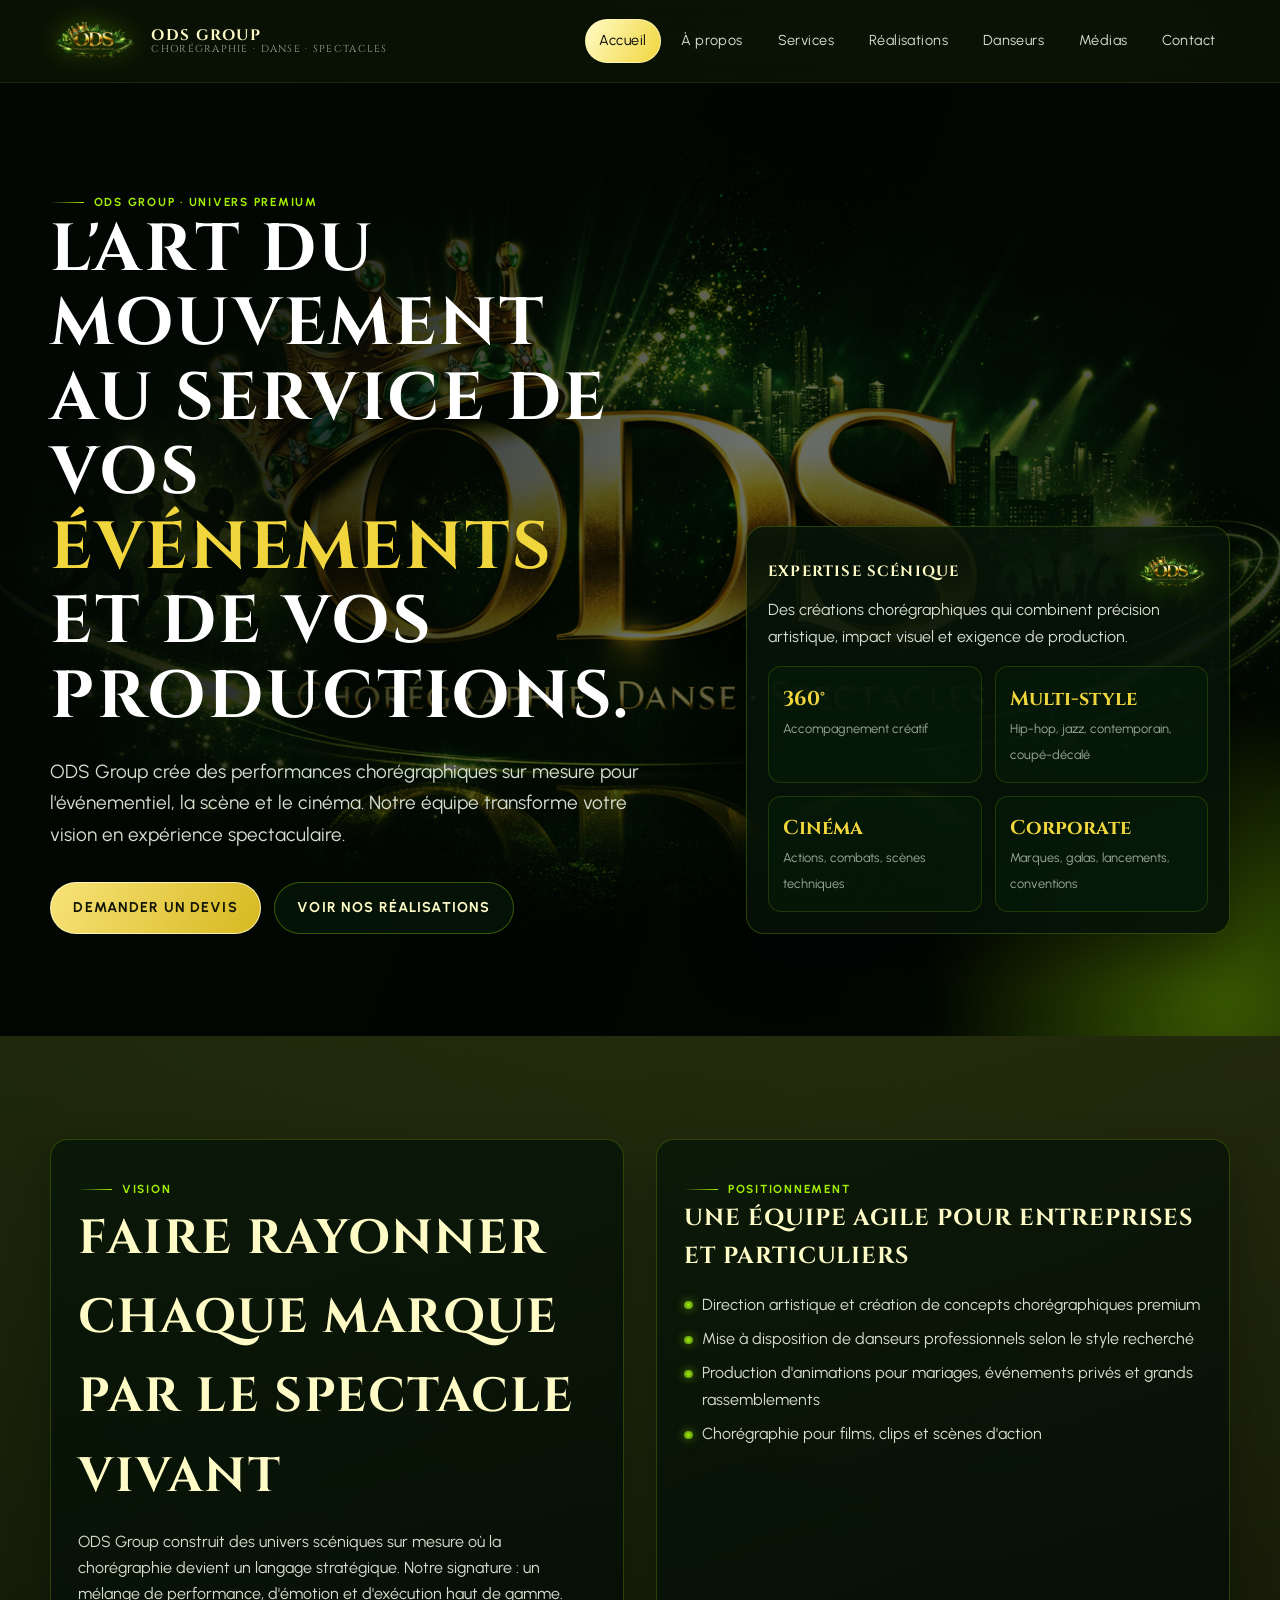
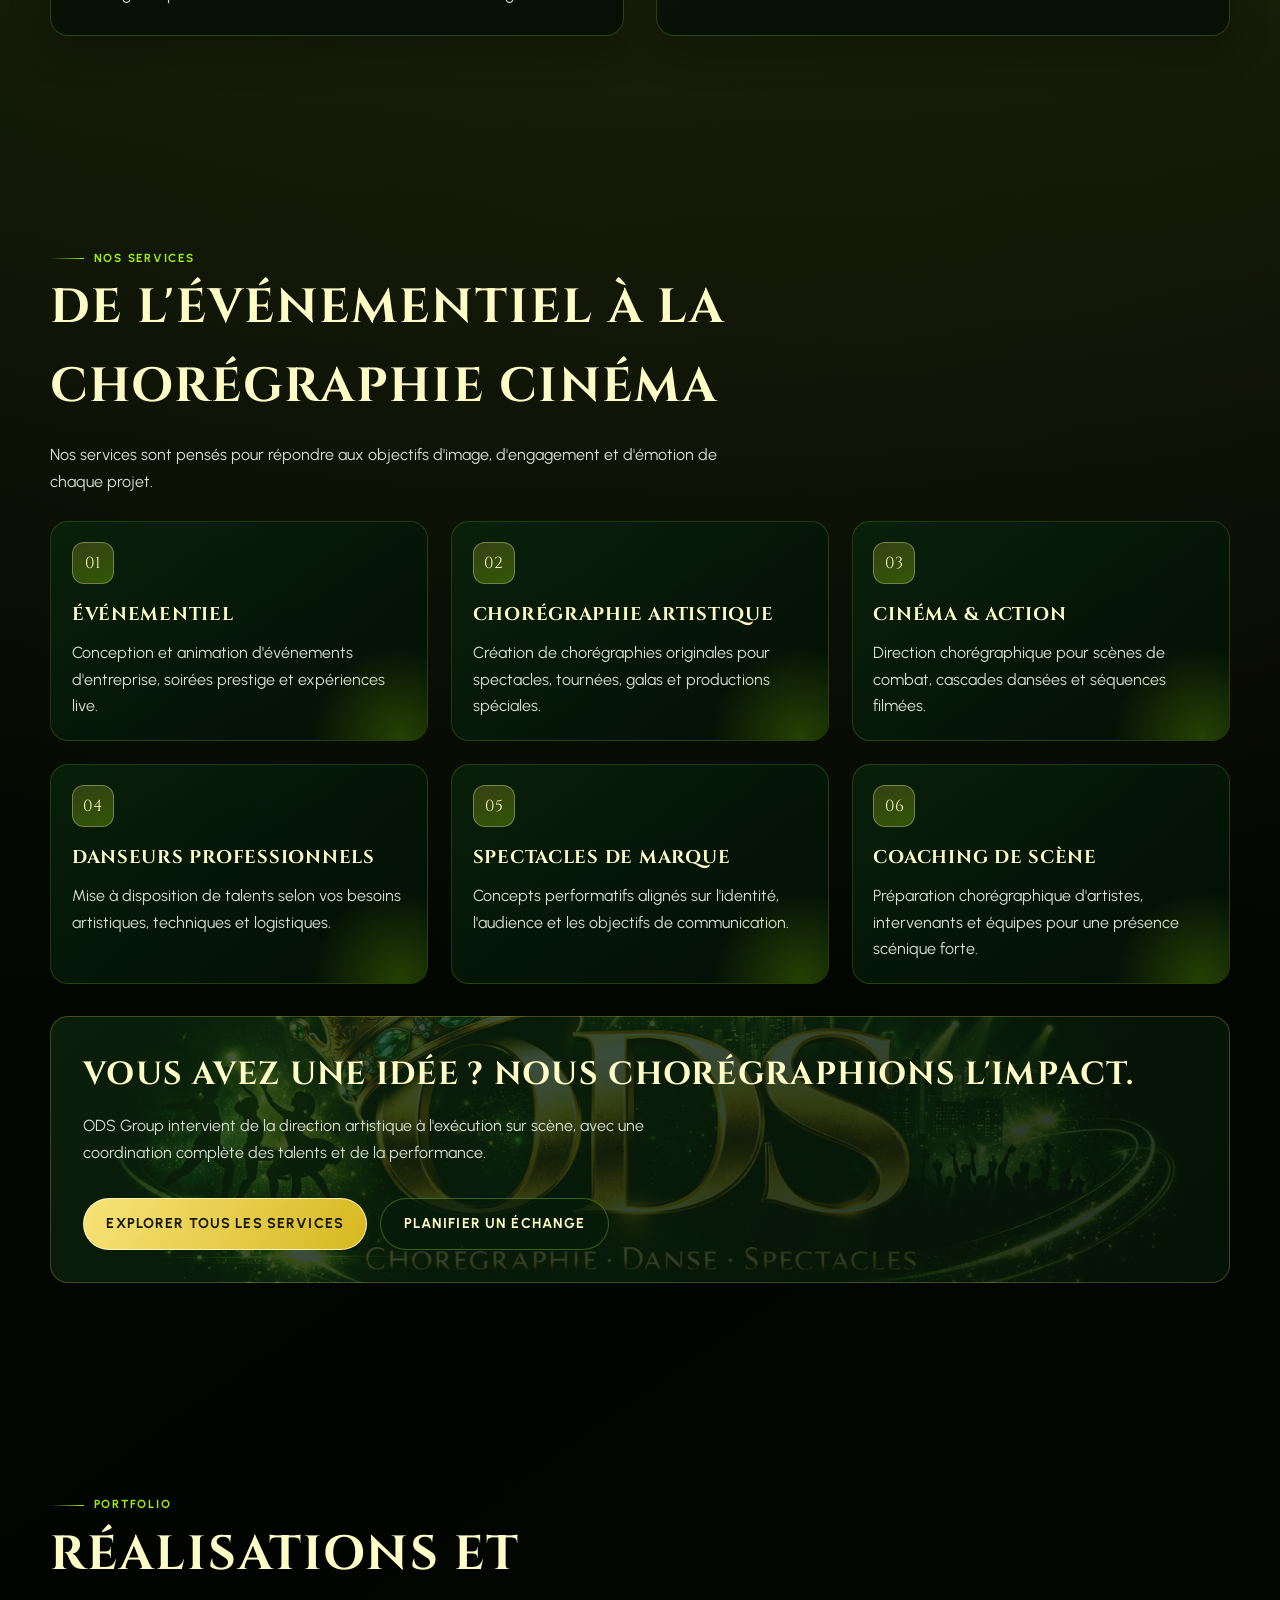
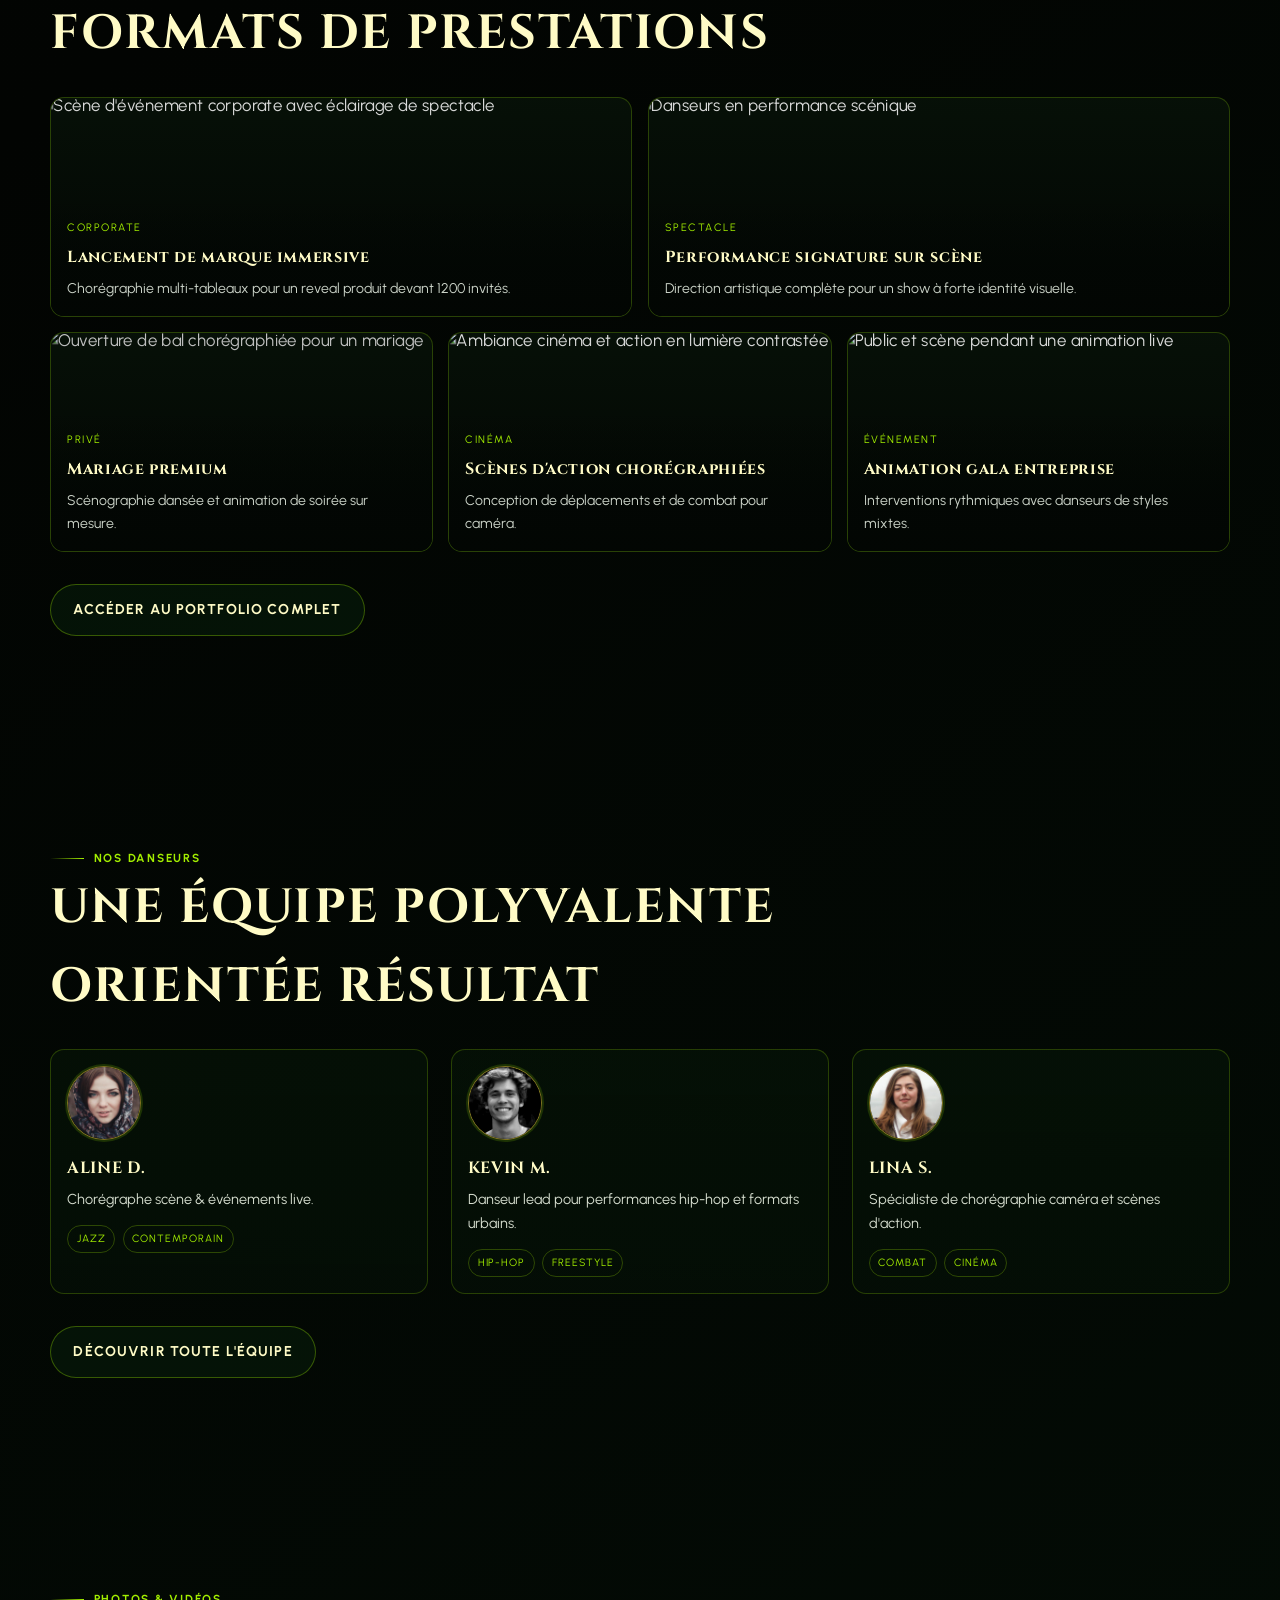
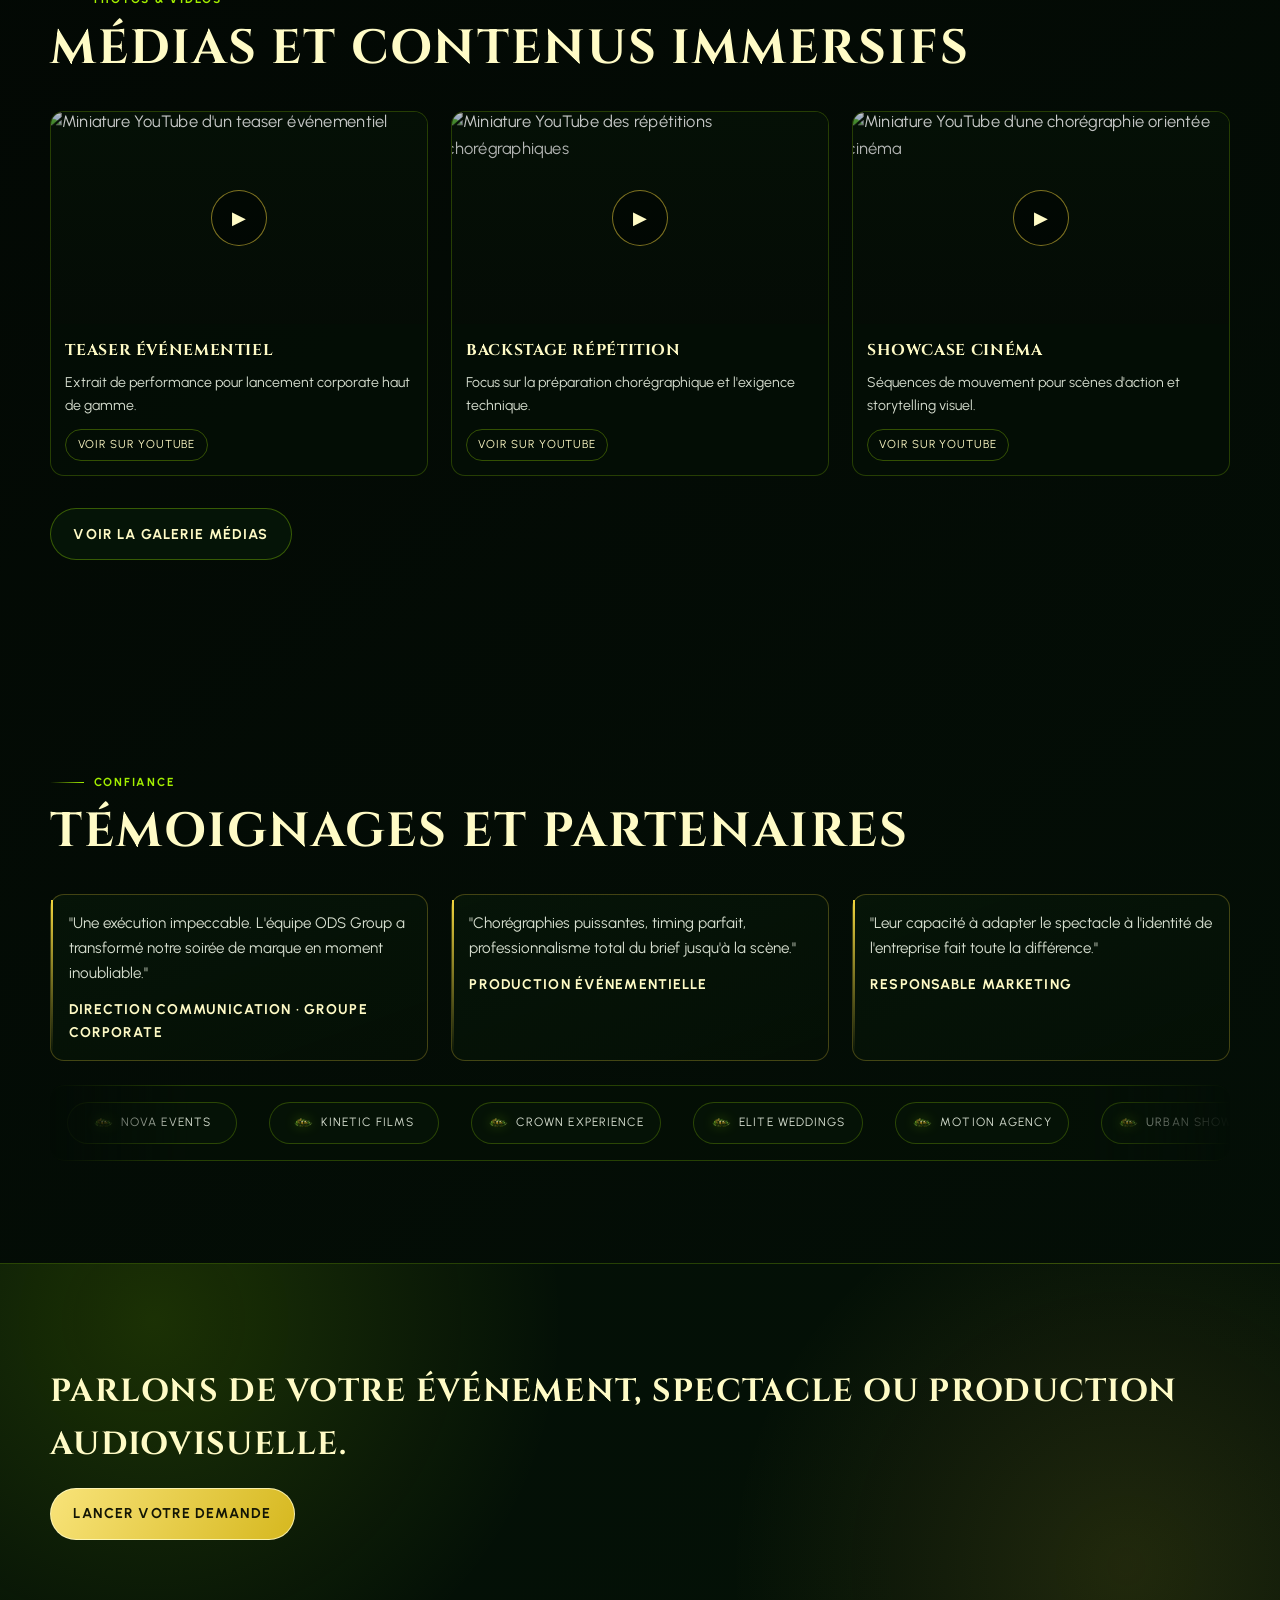
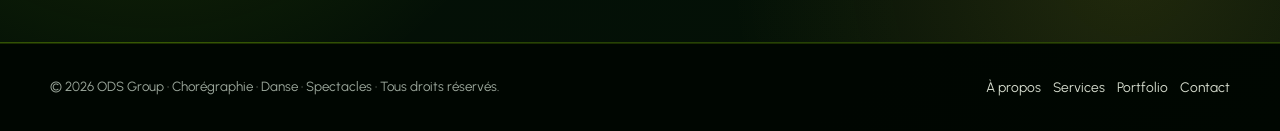
==== commit cc2d7fa9: "Add dancer face portraits to team cards" ====
--- a/index.html
+++ b/index.html
@@ -258,7 +258,9 @@
           <h2 class="section-title reveal" id="team-title">Une équipe polyvalente orientée résultat</h2>
           <div class="grid-three team-grid reveal">
             <article class="person-card">
-              <div class="avatar">AD</div>
+              <div class="avatar">
+                <img src="assets/media/team/aline-d.jpg" alt="Portrait de Aline D." loading="lazy" />
+              </div>
               <div class="person-meta">
                 <h3>Aline D.</h3>
                 <p>Chorégraphe scène & événements live.</p>
@@ -269,7 +271,9 @@
               </div>
             </article>
             <article class="person-card">
-              <div class="avatar">KM</div>
+              <div class="avatar">
+                <img src="assets/media/team/kevin-m.jpg" alt="Portrait de Kevin M." loading="lazy" />
+              </div>
               <div class="person-meta">
                 <h3>Kevin M.</h3>
                 <p>Danseur lead pour performances hip-hop et formats urbains.</p>
@@ -280,7 +284,9 @@
               </div>
             </article>
             <article class="person-card">
-              <div class="avatar">LS</div>
+              <div class="avatar">
+                <img src="assets/media/team/lina-s.jpg" alt="Portrait de Lina S." loading="lazy" />
+              </div>
               <div class="person-meta">
                 <h3>Lina S.</h3>
                 <p>Spécialiste de chorégraphie caméra et scènes d'action.</p>
--- a/assets/css/style.css
+++ b/assets/css/style.css
@@ -600,6 +600,10 @@
   grid-column: span 6;
 }
 
+.span-7 {
+  grid-column: span 7;
+}
+
 .team-grid,
 .media-grid,
 .contact-grid,
@@ -622,19 +626,25 @@
 }
 
 .avatar {
-  width: 56px;
-  height: 56px;
+  width: 74px;
+  height: 74px;
   border-radius: 50%;
-  display: grid;
-  place-items: center;
-  font-family: "Cinzel", serif;
-  color: #101301;
-  background: linear-gradient(140deg, #fff5b4, #a3ef00);
-  font-weight: 700;
+  overflow: hidden;
+  border: 1px solid rgba(241, 213, 61, 0.52);
+  background: rgba(3, 10, 4, 0.92);
+  box-shadow: 0 0 0 2px rgba(163, 239, 0, 0.16);
+}
+
+.avatar img {
+  width: 100%;
+  height: 100%;
+  object-fit: cover;
+  transform: scale(1.04);
+  filter: saturate(1.05) contrast(1.04);
 }
 
 .person-meta {
-  margin-top: 0.8rem;
+  margin-top: 0.95rem;
 }
 
 .person-meta h3 {
@@ -1084,7 +1094,8 @@
 
   .span-4,
   .span-5,
-  .span-6 {
+  .span-6,
+  .span-7 {
     grid-column: span 6;
   }
 }
@@ -1134,7 +1145,8 @@
 
   .span-4,
   .span-5,
-  .span-6 {
+  .span-6,
+  .span-7 {
     grid-column: auto;
   }
 
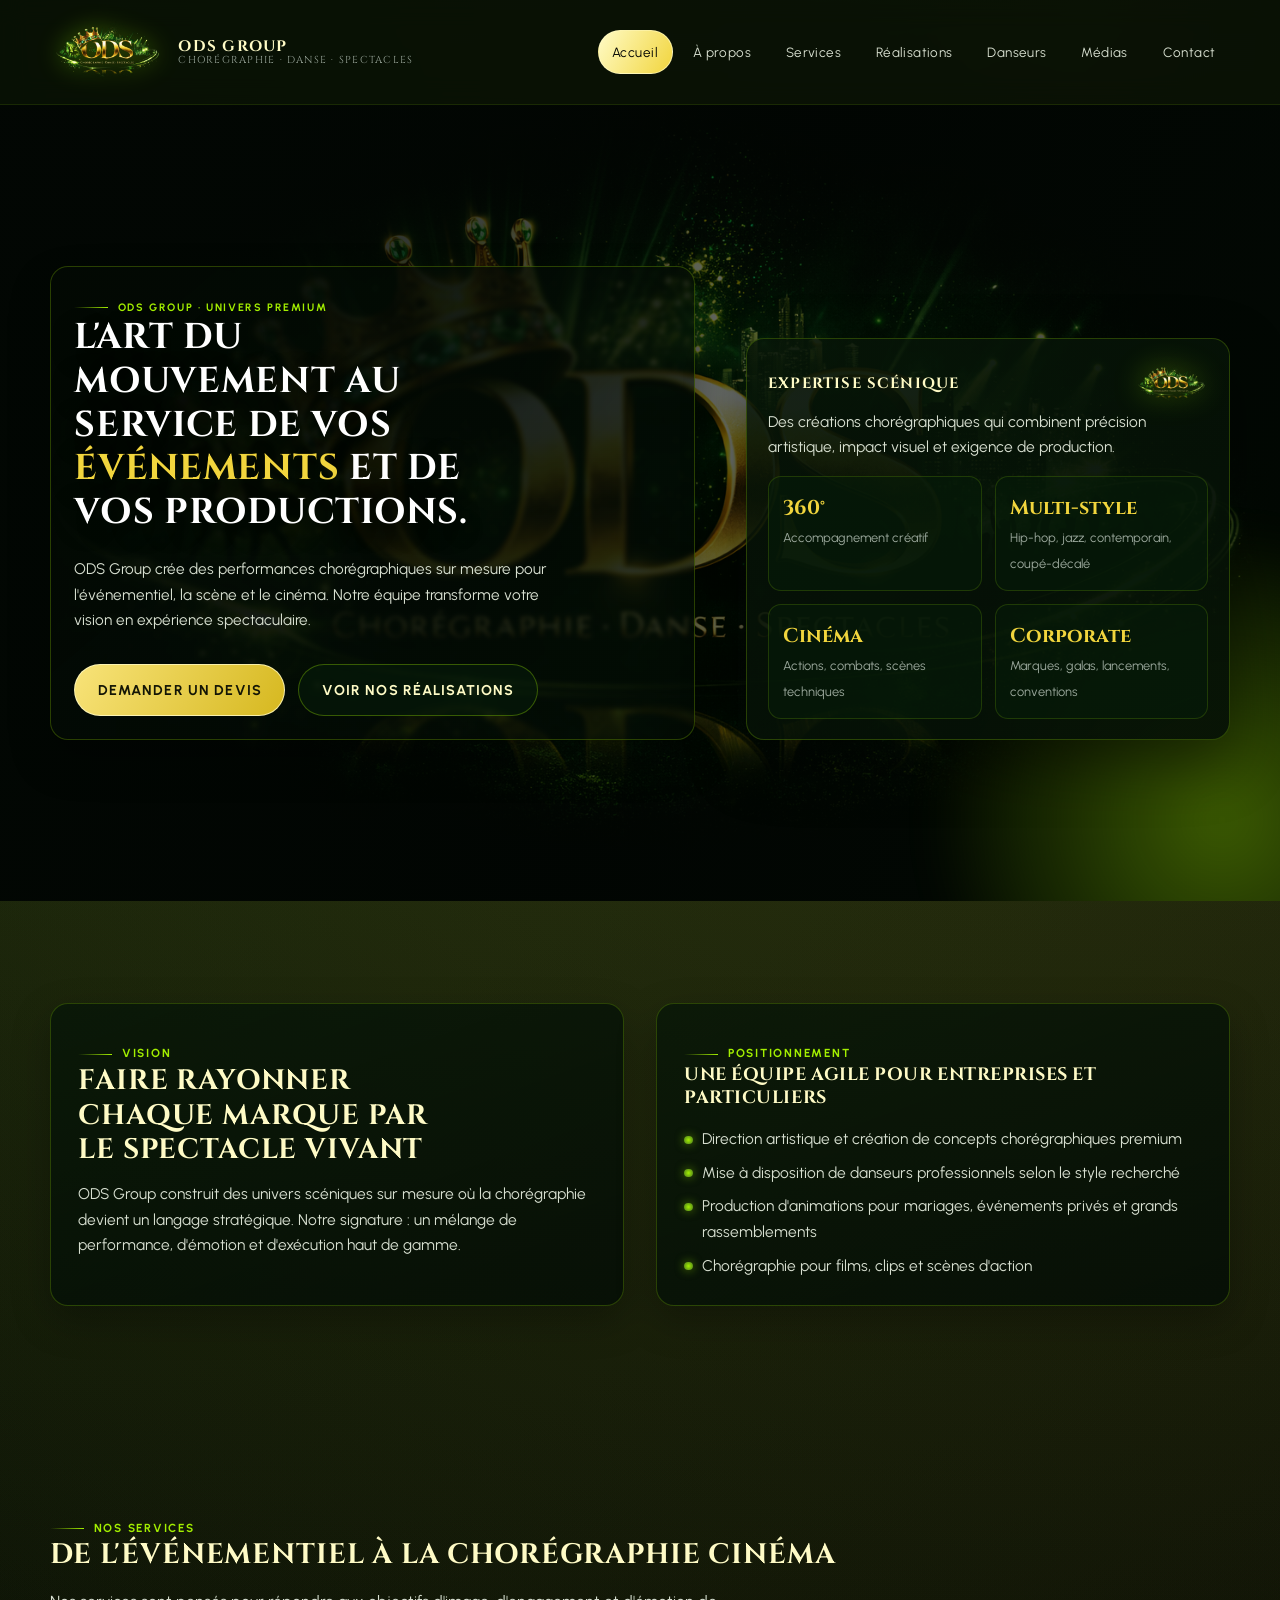
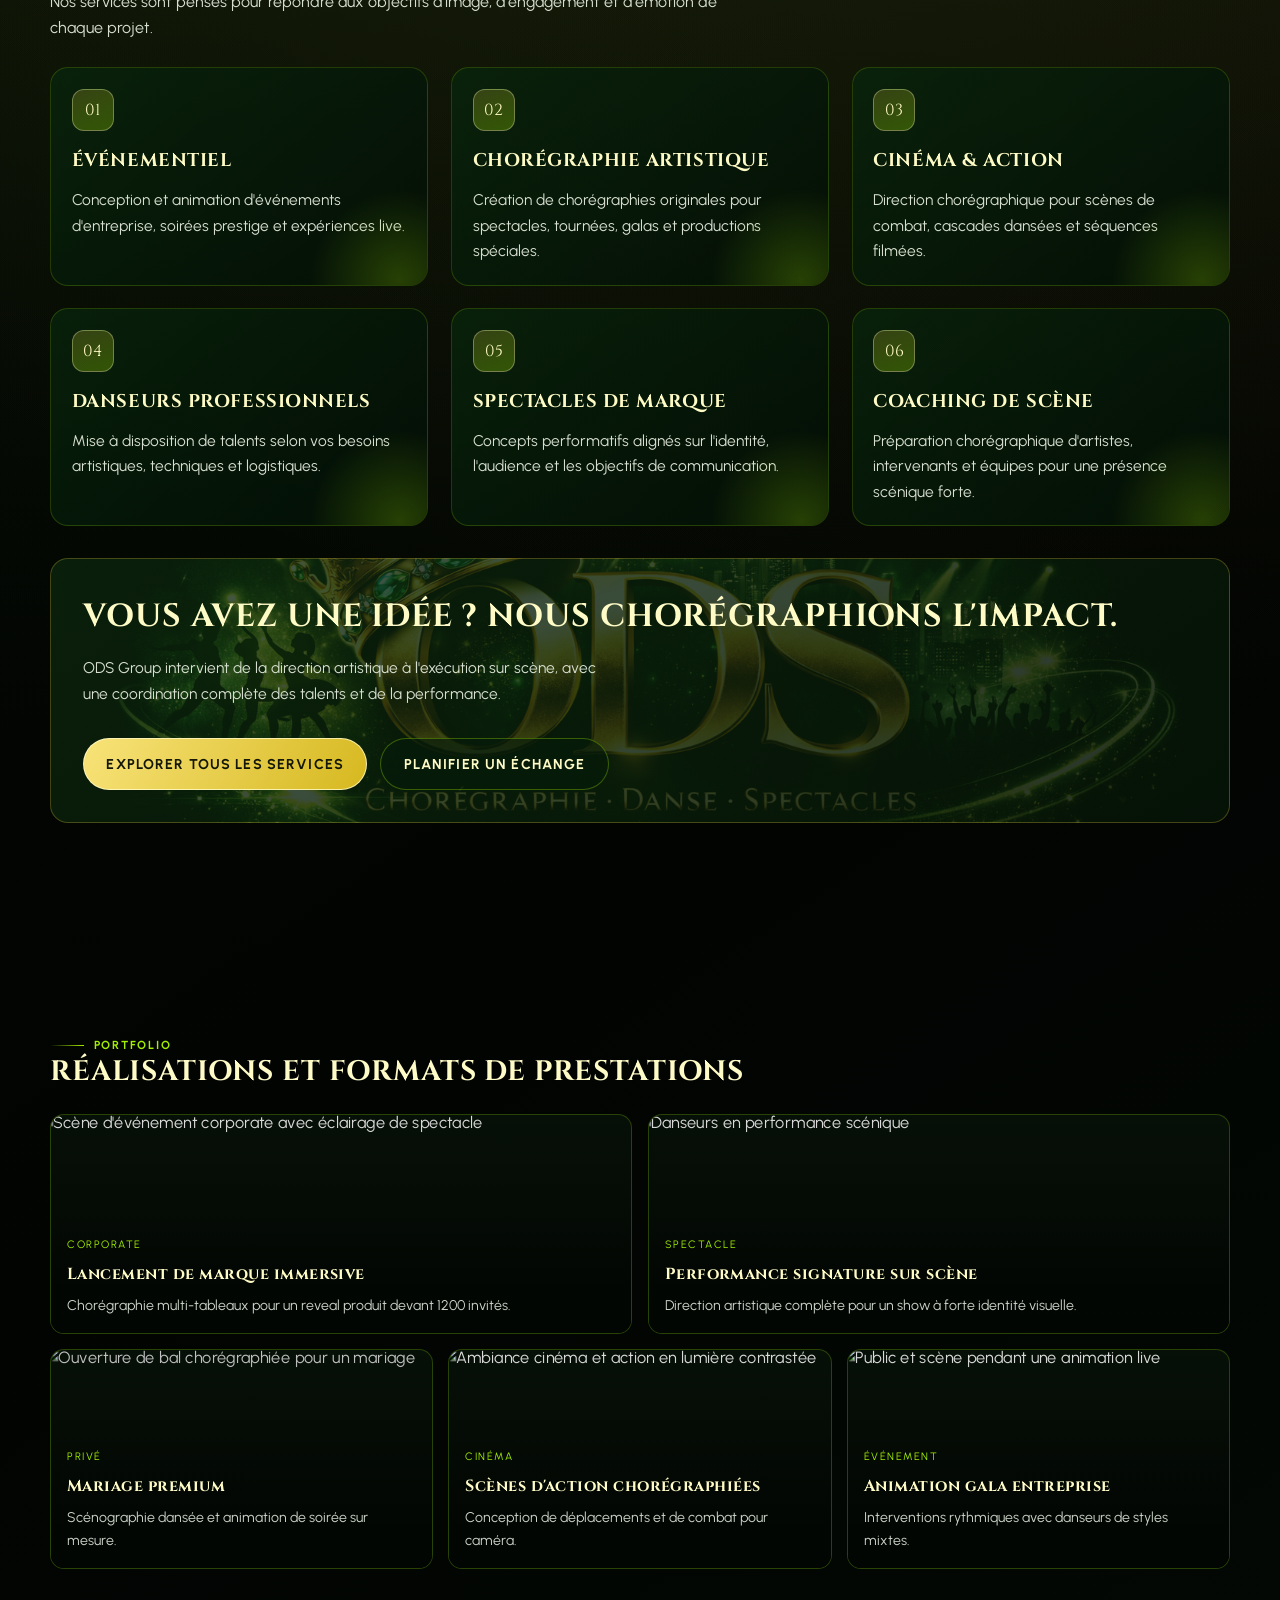
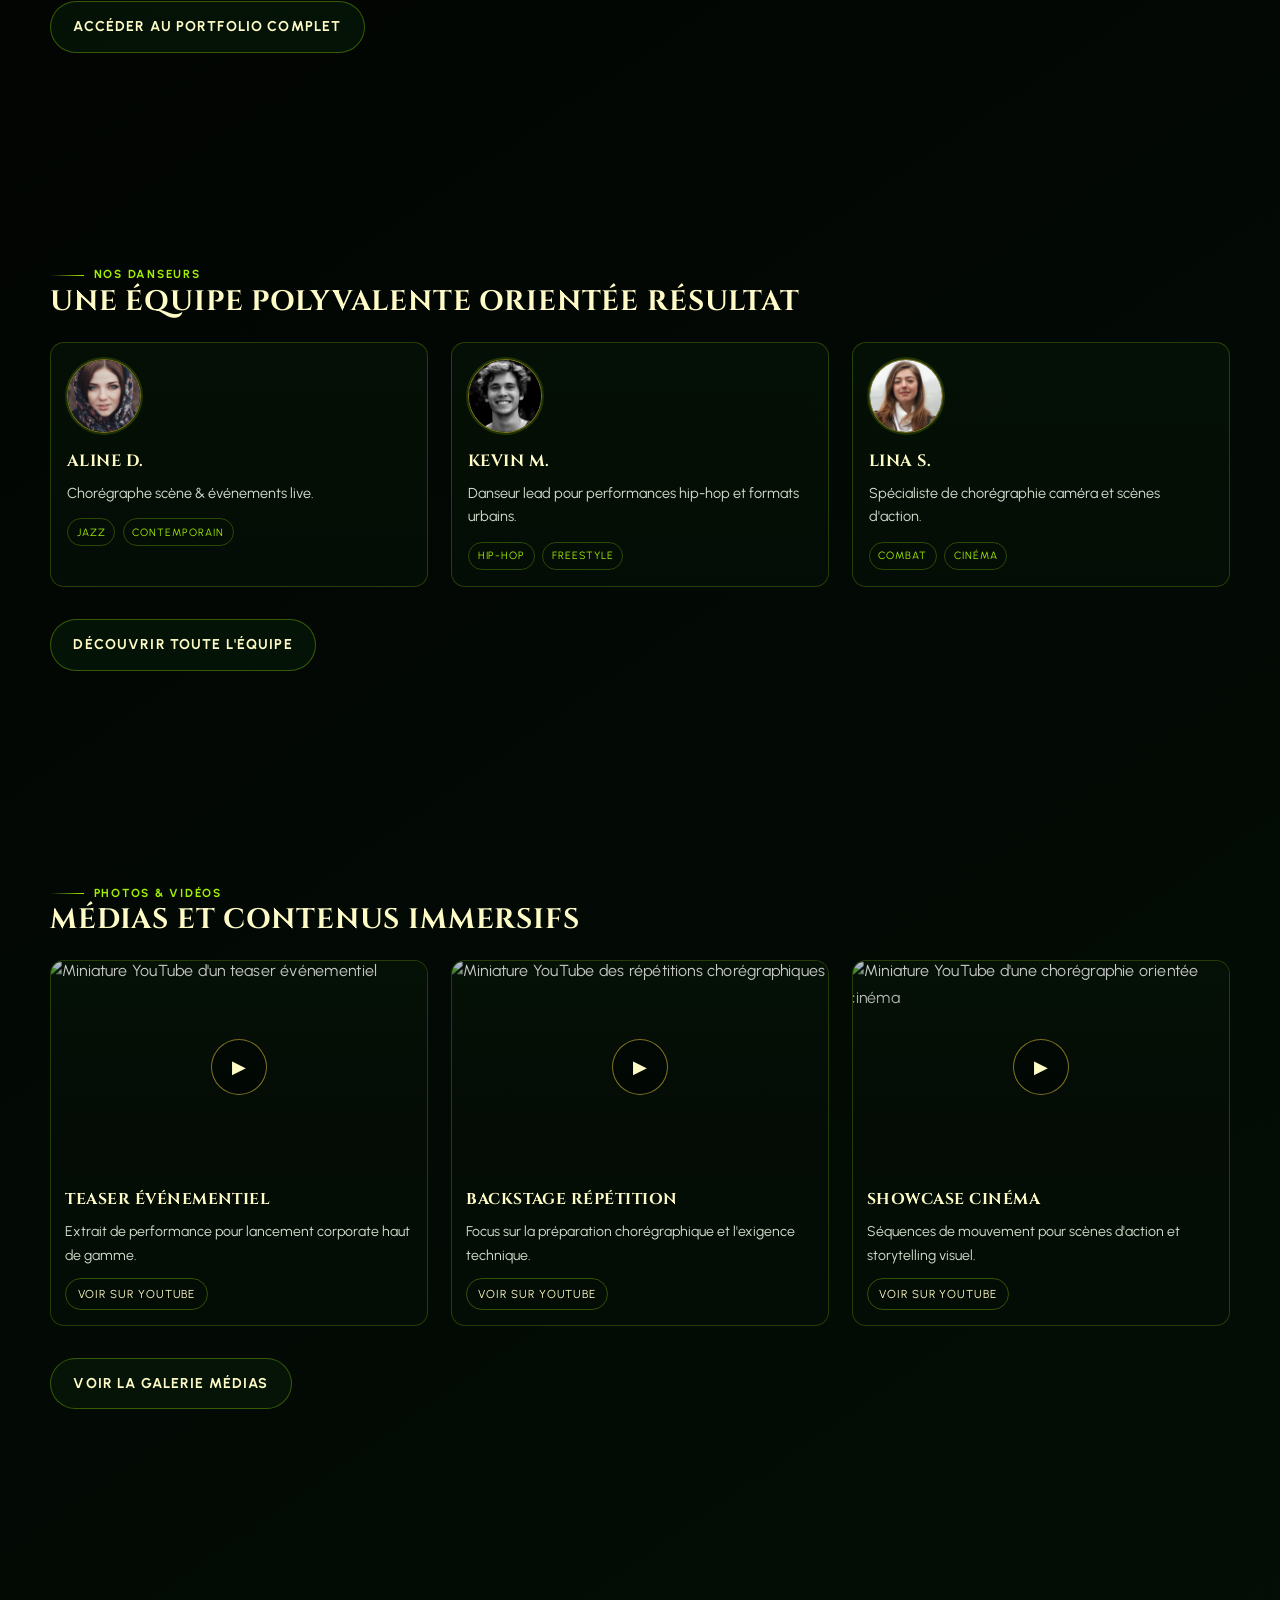
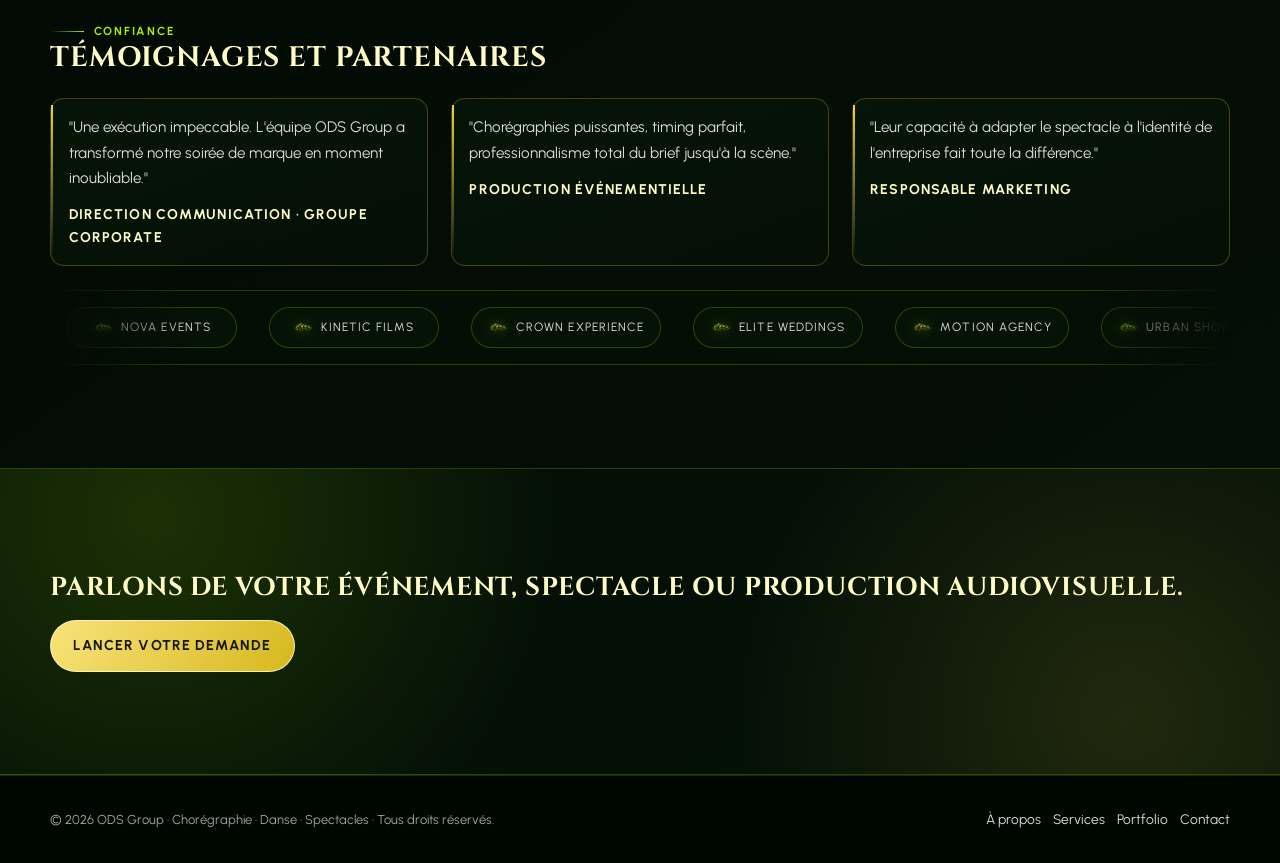
==== commit 9d5aa868: "Refine typography scale and hero styling for cleaner premium look" ====
--- a/index.html
+++ b/index.html
@@ -49,7 +49,7 @@
     <main id="main-content">
       <section class="hero">
         <div class="container hero-grid">
-          <div class="reveal">
+          <div class="reveal hero-copy">
             <p class="kicker">ODS Group · Univers Premium</p>
             <h1>
               L'art du mouvement au service de vos
--- a/assets/css/style.css
+++ b/assets/css/style.css
@@ -19,7 +19,7 @@
   --max-width: 1180px;
   --radius-card: 18px;
   --radius-button: 999px;
-  --header-height: 82px;
+  --header-height: 104px;
 }
 
 * {
@@ -33,6 +33,7 @@
 body {
   margin: 0;
   font-family: "Urbanist", "Segoe UI", sans-serif;
+  font-size: 15.5px;
   background:
     radial-gradient(circle at 10% -10%, rgba(72, 118, 32, 0.35), transparent 46%),
     radial-gradient(circle at 85% 0%, rgba(241, 213, 61, 0.18), transparent 40%),
@@ -77,7 +78,7 @@
 h4 {
   margin: 0;
   font-family: "Cinzel", Georgia, serif;
-  letter-spacing: 0.04em;
+  letter-spacing: 0.03em;
 }
 
 .container {
@@ -91,16 +92,18 @@
 }
 
 .section-title {
-  font-size: clamp(1.7rem, 4vw, 3rem);
+  font-size: clamp(1.18rem, 2.2vw, 1.9rem);
   text-transform: uppercase;
   color: var(--gold-soft);
   text-wrap: balance;
+  line-height: 1.24;
 }
 
 .section-lead {
   margin-top: 1rem;
   max-width: 68ch;
   color: var(--text-soft);
+  font-size: clamp(0.95rem, 1.25vw, 1.02rem);
 }
 
 .kicker {
@@ -151,7 +154,7 @@
 }
 
 .brand-logo {
-  height: 58px;
+  height: 76px;
   width: auto;
   filter: drop-shadow(0 0 12px rgba(163, 239, 0, 0.4));
 }
@@ -182,7 +185,7 @@
 }
 
 .nav-link {
-  font-size: 0.9rem;
+  font-size: 0.84rem;
   letter-spacing: 0.03em;
   color: var(--text-soft);
   padding: 0.6rem 0.85rem;
@@ -260,11 +263,13 @@
 }
 
 .hero h1 {
-  font-size: clamp(2rem, 5.2vw, 4.5rem);
-  line-height: 1.12;
+  font-size: clamp(1.3rem, 2.8vw, 2.25rem);
+  line-height: 1.22;
   text-transform: uppercase;
   text-wrap: balance;
-  max-width: 14ch;
+  max-width: 18ch;
+  letter-spacing: 0.02em;
+  text-shadow: 0 8px 26px rgba(0, 0, 0, 0.45);
 }
 
 .hero h1 .highlight {
@@ -274,7 +279,21 @@
 .hero .lead {
   margin-top: 1.35rem;
   max-width: 56ch;
-  font-size: clamp(1rem, 1.9vw, 1.19rem);
+  font-size: clamp(0.94rem, 1.2vw, 1.04rem);
+}
+
+.hero-copy {
+  max-width: min(700px, 100%);
+  padding: clamp(1rem, 2.1vw, 1.45rem);
+  border-radius: 18px;
+  border: 1px solid rgba(163, 239, 0, 0.24);
+  background: linear-gradient(140deg, rgba(3, 10, 4, 0.74), rgba(4, 13, 6, 0.56));
+  box-shadow: 0 20px 40px rgba(0, 0, 0, 0.3);
+  backdrop-filter: blur(2px);
+}
+
+.hero-copy .kicker {
+  font-size: 0.67rem;
 }
 
 .actions {
@@ -402,9 +421,10 @@
 }
 
 .panel h3 {
-  font-size: clamp(1.1rem, 2.4vw, 1.45rem);
-  color: var(--gold-soft);
-  text-transform: uppercase;
+  font-size: clamp(0.92rem, 1.45vw, 1.12rem);
+  color: var(--gold-soft);
+  text-transform: uppercase;
+  line-height: 1.3;
 }
 
 .panel p {
@@ -943,10 +963,11 @@
 }
 
 .page-hero h1 {
-  font-size: clamp(1.9rem, 4.5vw, 3.8rem);
-  text-transform: uppercase;
-  max-width: 16ch;
-  color: var(--gold-soft);
+  font-size: clamp(1.28rem, 2.5vw, 2rem);
+  text-transform: uppercase;
+  max-width: 17ch;
+  color: var(--gold-soft);
+  line-height: 1.22;
 }
 
 .page-hero p {
@@ -994,9 +1015,10 @@
 }
 
 .cta-wrap h2 {
-  font-size: clamp(1.25rem, 3vw, 2rem);
-  text-transform: uppercase;
-  color: var(--gold-soft);
+  font-size: clamp(1.08rem, 2.1vw, 1.62rem);
+  text-transform: uppercase;
+  color: var(--gold-soft);
+  line-height: 1.28;
 }
 
 .footer {
@@ -1101,6 +1123,14 @@
 }
 
 @media (max-width: 920px) {
+  :root {
+    --header-height: 90px;
+  }
+
+  .brand-logo {
+    height: 64px;
+  }
+
   .menu-toggle {
     display: grid;
     place-items: center;
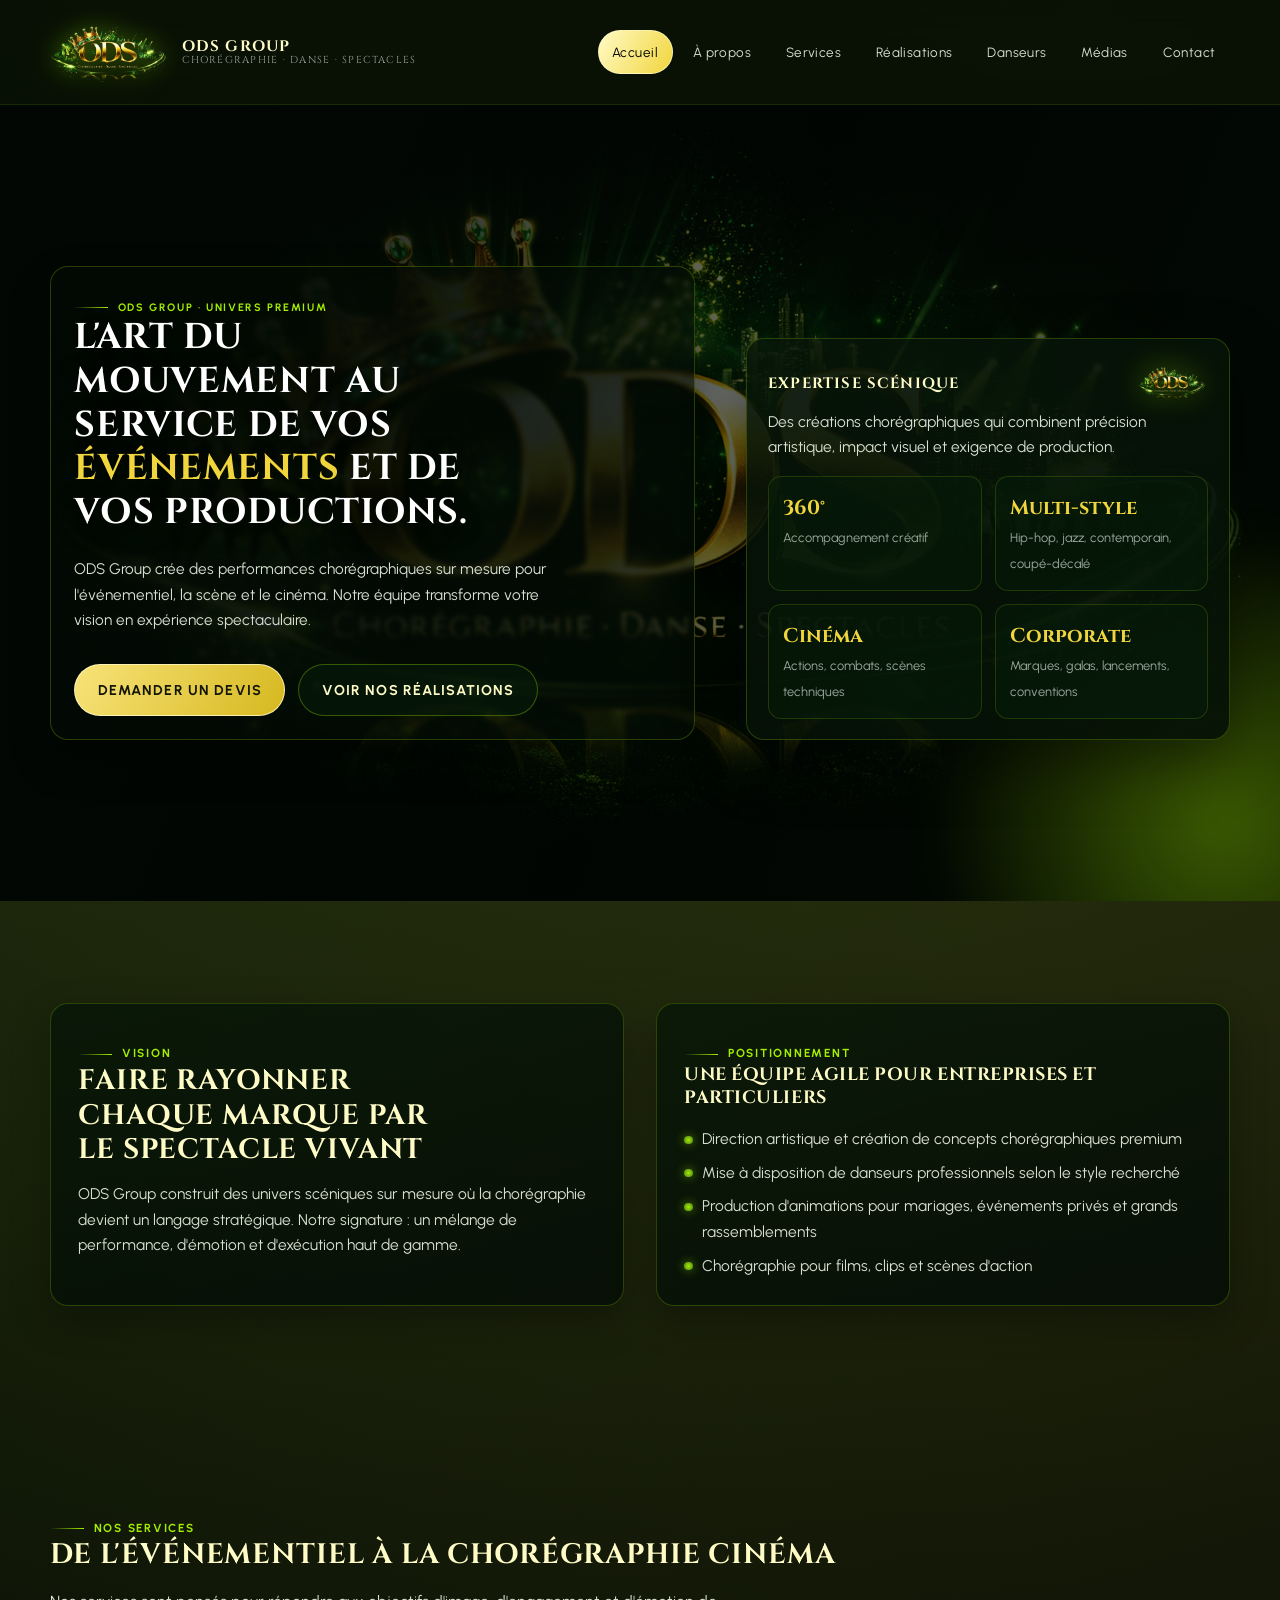
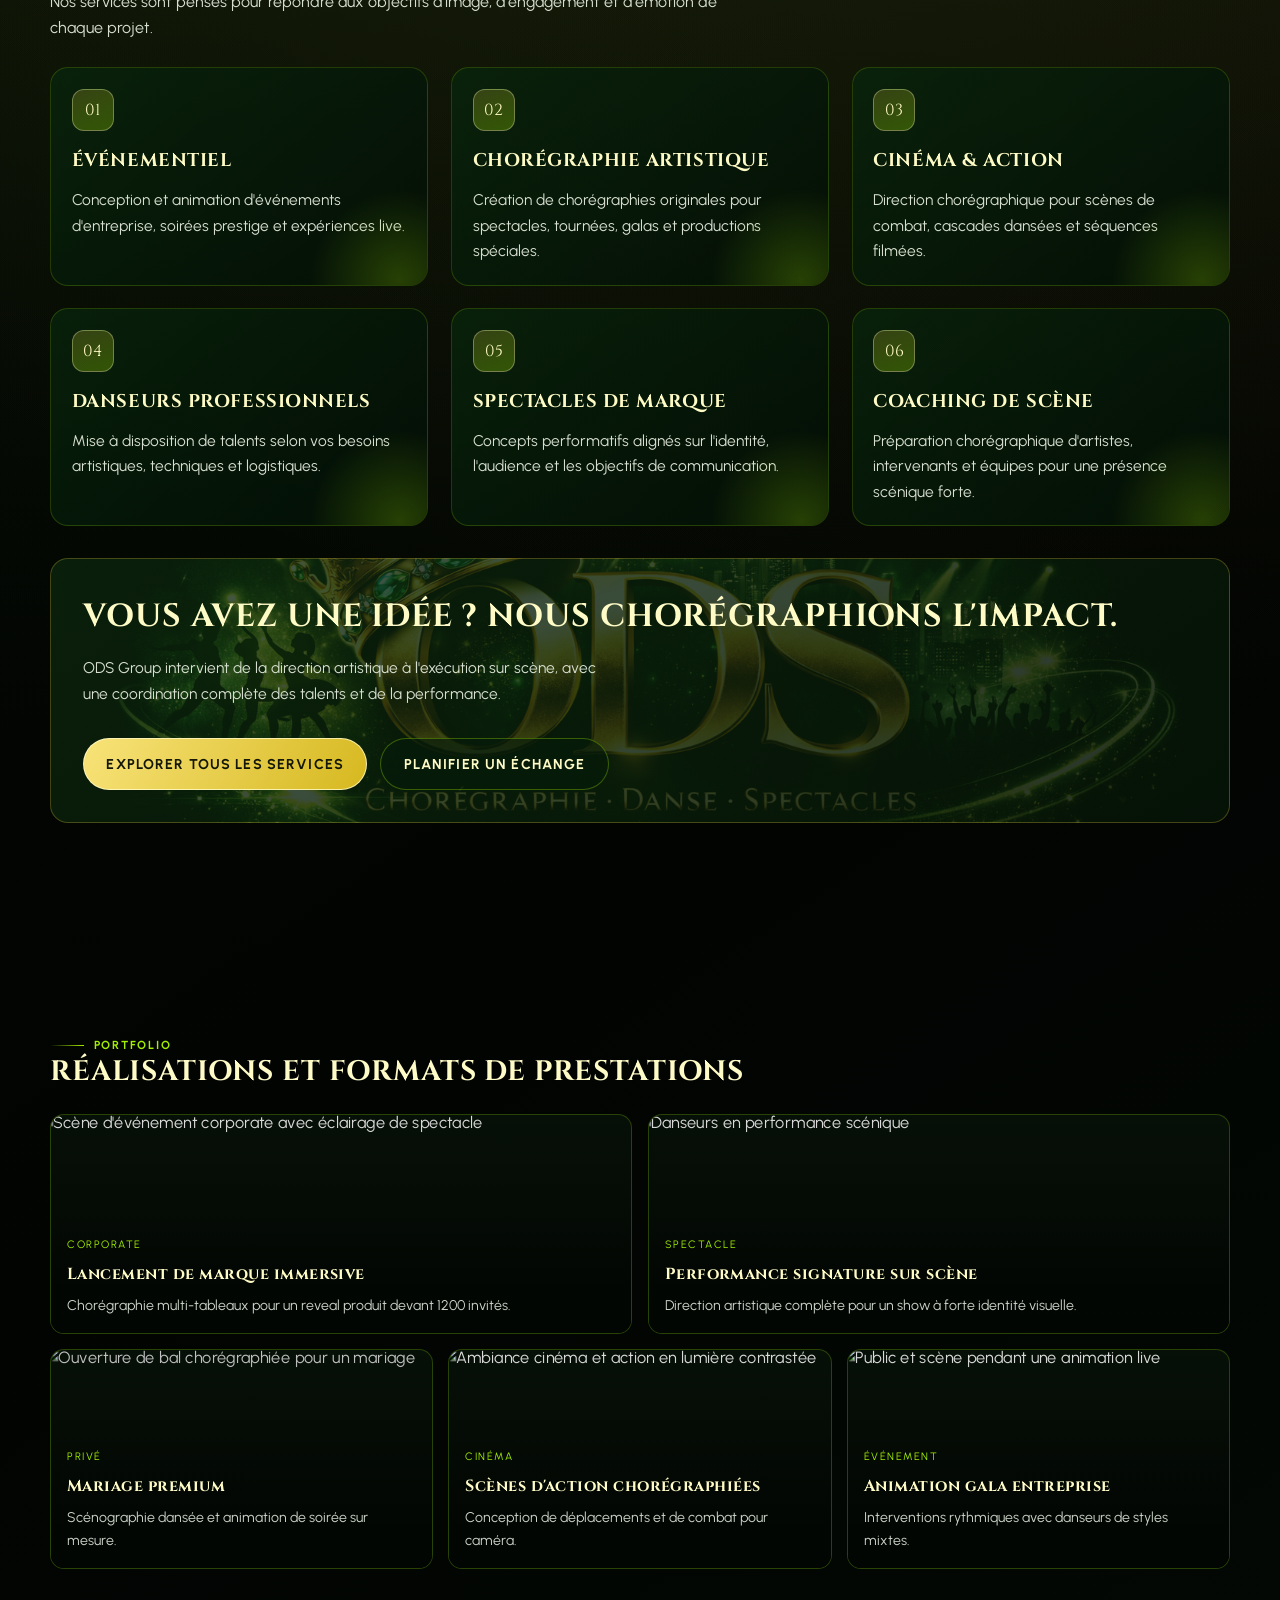
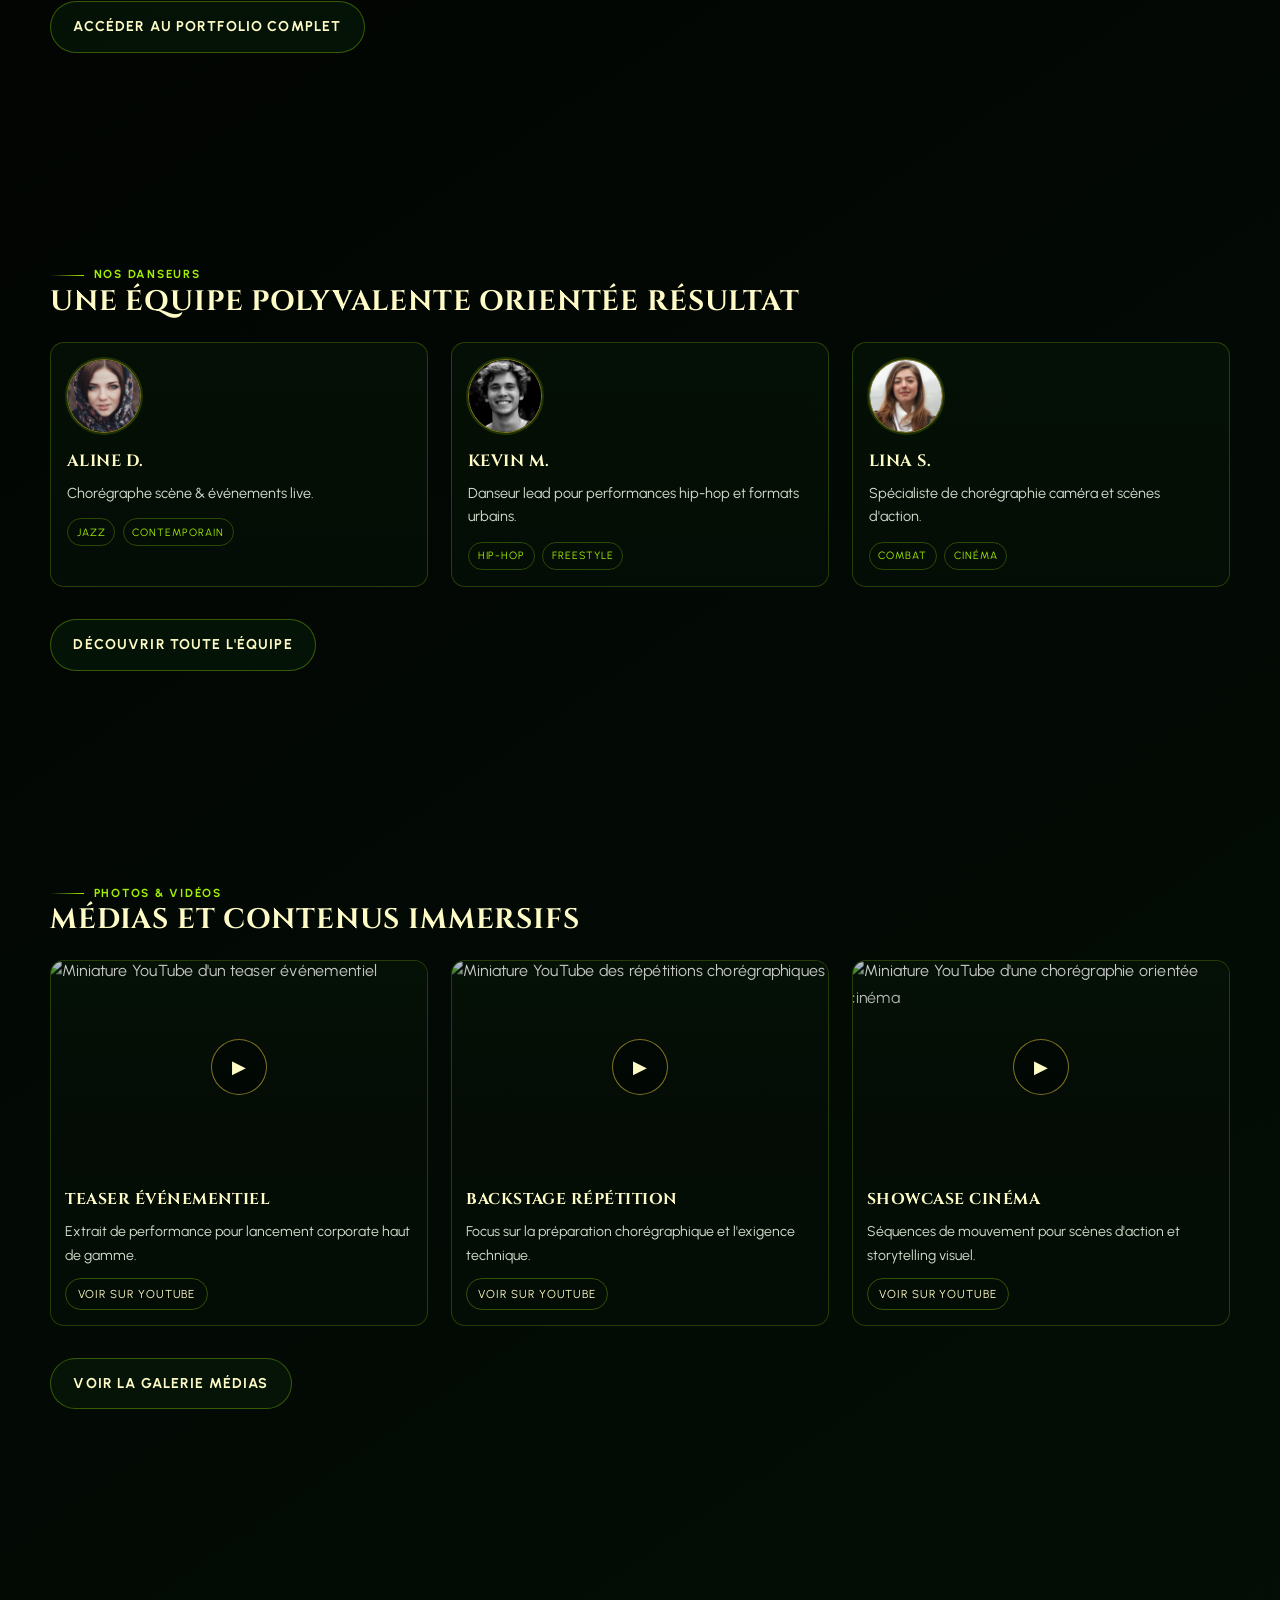
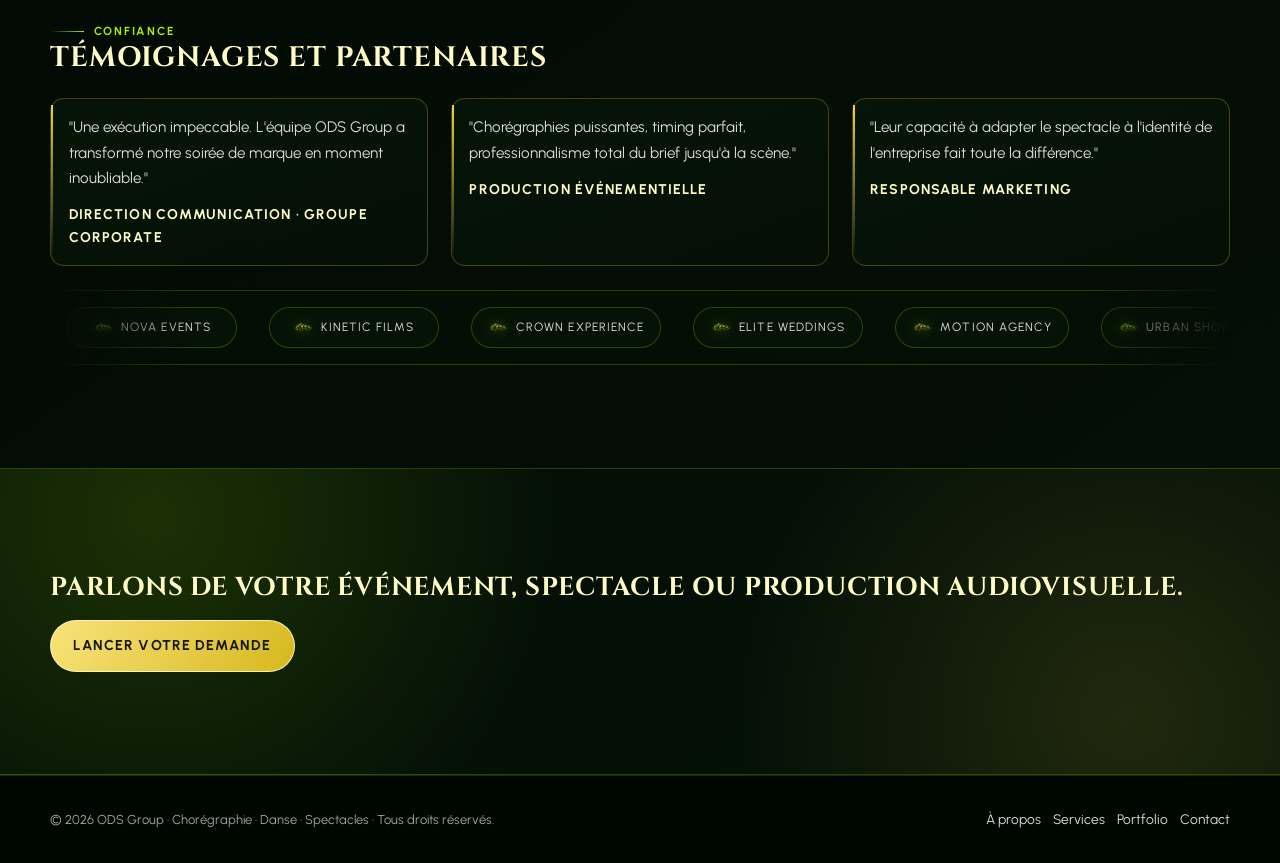
==== commit 00f6e786: "Fix mobile header alignment and prevent hidden menu divider overlap" ====
--- a/index.html
+++ b/index.html
@@ -21,7 +21,7 @@
     <header class="site-header">
       <div class="container nav-shell">
         <a class="brand" href="index.html" aria-label="Accueil ODS Group">
-          <img class="brand-logo" src="img/Image.png" alt="Logo ODS Group" />
+          <img class="brand-logo" src="img/logo-header.png" alt="Logo ODS Group" />
           <div class="brand-text">
             <strong>ODS Group</strong>
             <span>Chorégraphie · Danse · Spectacles</span>
--- a/assets/css/style.css
+++ b/assets/css/style.css
@@ -154,7 +154,7 @@
 }
 
 .brand-logo {
-  height: 76px;
+  height: 68px;
   width: auto;
   filter: drop-shadow(0 0 12px rgba(163, 239, 0, 0.4));
 }
@@ -1124,11 +1124,28 @@
 
 @media (max-width: 920px) {
   :root {
-    --header-height: 90px;
+    --header-height: 86px;
+  }
+
+  .nav-shell {
+    height: var(--header-height);
+    min-height: 0;
+    padding-block: 0;
+    gap: 1rem;
+  }
+
+  .brand {
+    height: 100%;
+    align-items: center;
+    gap: 0.6rem;
   }
 
   .brand-logo {
-    height: 64px;
+    height: 48px;
+  }
+
+  .brand-text {
+    display: none;
   }
 
   .menu-toggle {
@@ -1140,18 +1157,25 @@
     position: fixed;
     inset: var(--header-height) 0 auto 0;
     background: rgba(2, 8, 3, 0.97);
+    border-top: 1px solid rgba(163, 239, 0, 0.2);
     border-bottom: 1px solid rgba(163, 239, 0, 0.2);
     flex-direction: column;
     align-items: stretch;
     gap: 0;
-    transform: translateY(-115%);
-    transition: transform 0.28s ease;
+    opacity: 0;
+    visibility: hidden;
+    pointer-events: none;
+    transform: translateY(-8px);
+    transition: transform 0.24s ease, opacity 0.24s ease, visibility 0.24s ease;
     padding: 0.7rem 1rem 1rem;
     z-index: 85;
   }
 
   .nav-links.open {
     transform: translateY(0);
+    opacity: 1;
+    visibility: visible;
+    pointer-events: auto;
   }
 
   .nav-link {
